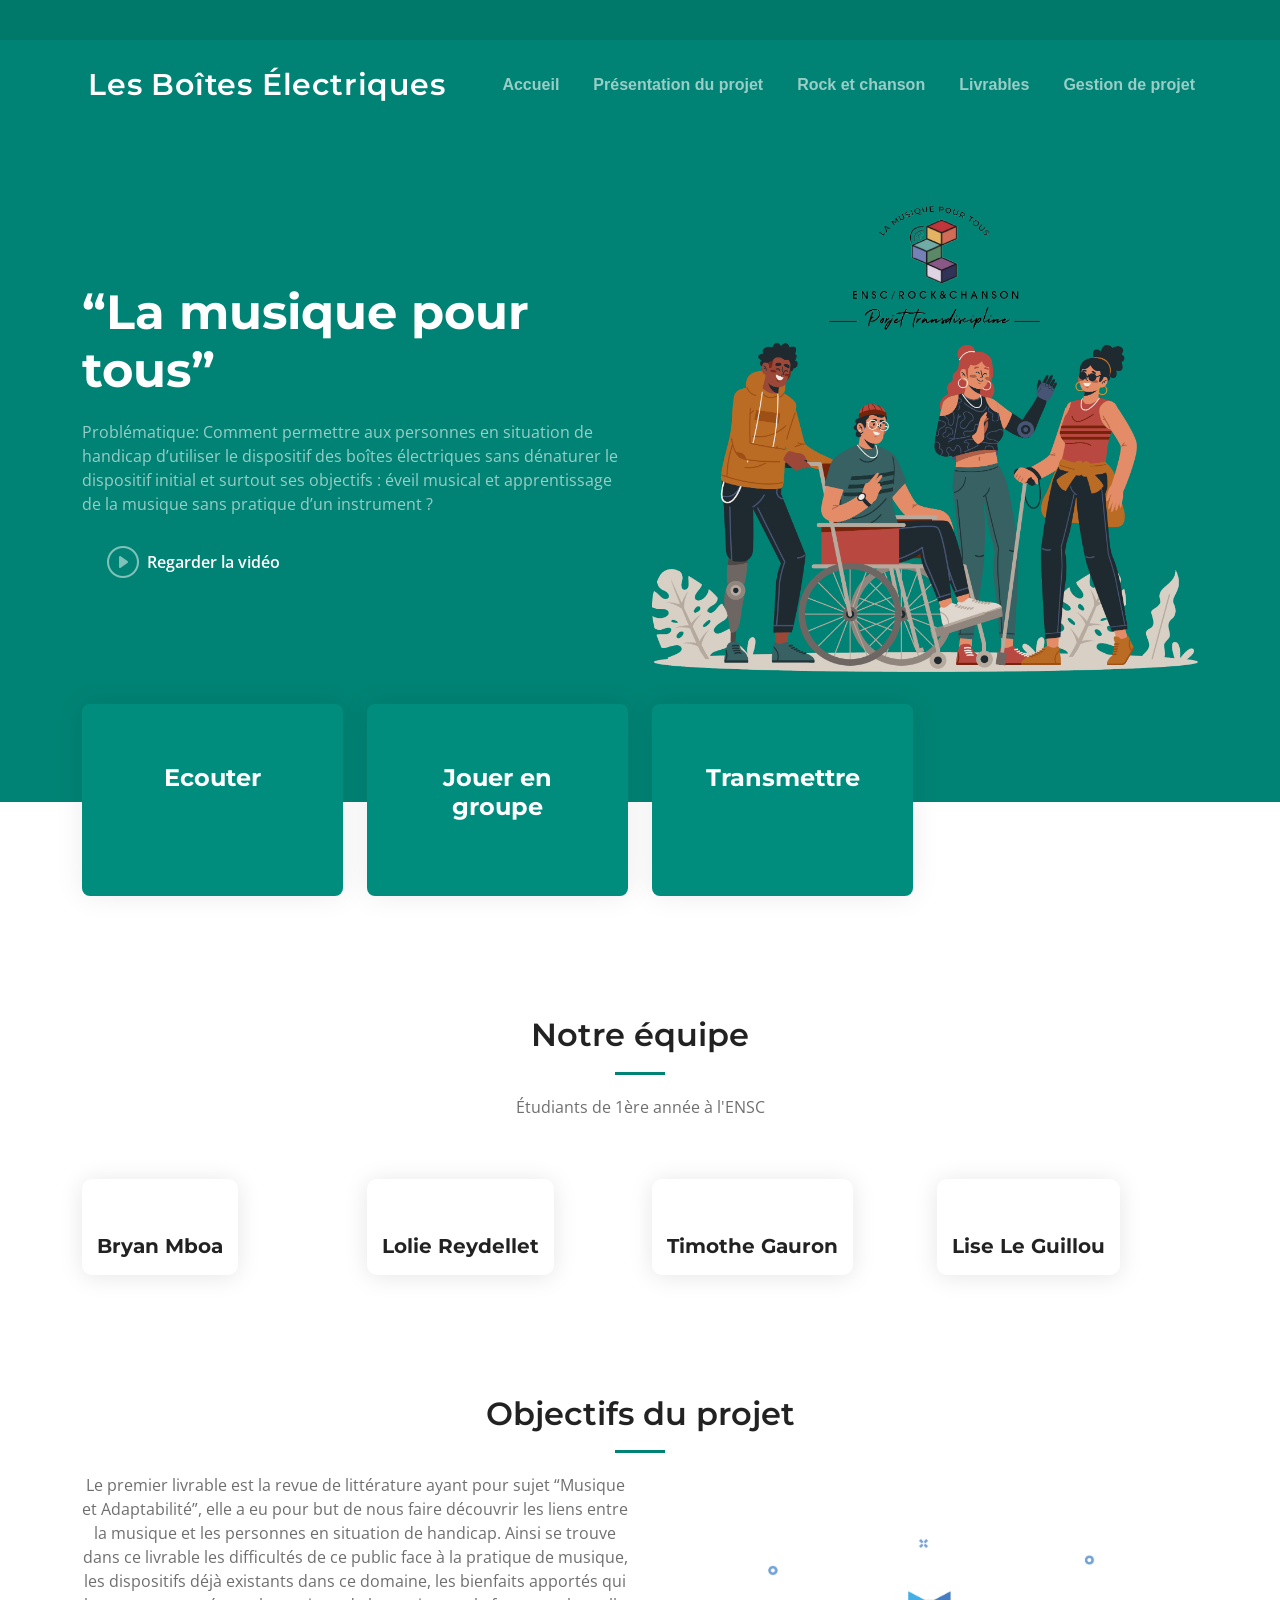
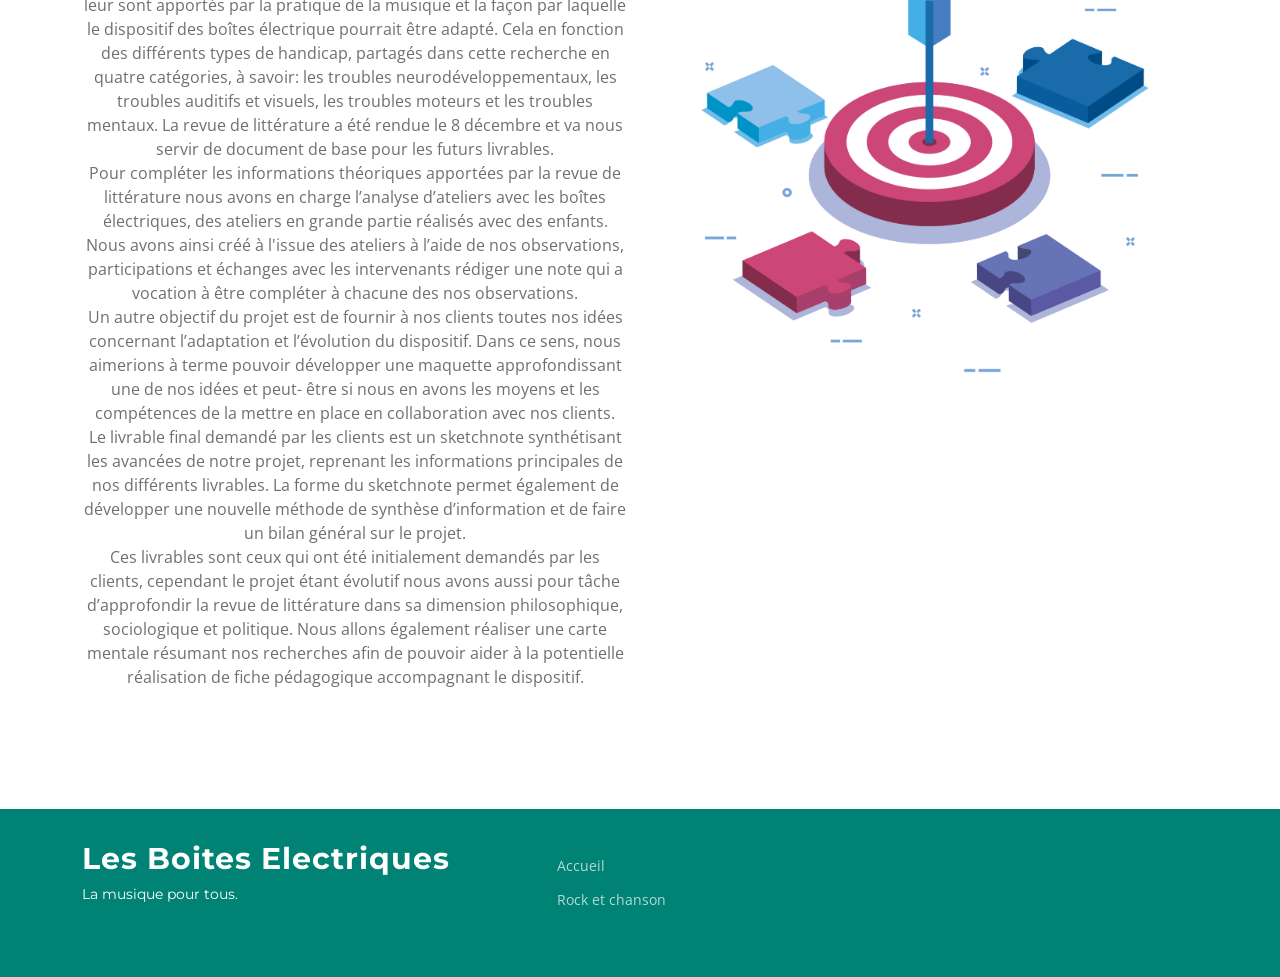
==== index.html @ 41d7d0a1 "premierCommit" ====
<!DOCTYPE html>
<html lang="en">

<head>
  <meta charset="utf-8">
  <meta content="width=device-width, initial-scale=1.0" name="viewport">

  <title>Les Boîtes Electriques</title>
  <meta content="" name="description">
  <meta content="" name="keywords">

  <!-- Favicons -->
  <link href="assets/img/favicon.png" rel="icon">
  <link href="assets/img/apple-touch-icon.png" rel="apple-touch-icon">

  <!-- Google Fonts -->
  <link rel="preconnect" href="https://fonts.googleapis.com">
  <link rel="preconnect" href="https://fonts.gstatic.com" crossorigin>
  <link
    href="https://fonts.googleapis.com/css2?family=Open+Sans:ital,wght@0,300;0,400;0,500;0,600;0,700;1,300;1,400;1,600;1,700&family=Montserrat:ital,wght@0,300;0,400;0,500;0,600;0,700;1,300;1,400;1,500;1,600;1,700&family=Raleway:ital,wght@0,300;0,400;0,500;0,600;0,700;1,300;1,400;1,500;1,600;1,700&display=swap"
    rel="stylesheet">

  <!-- Vendor CSS Files -->
  <link href="assets/vendor/bootstrap/css/bootstrap.min.css" rel="stylesheet">
  <link href="assets/vendor/bootstrap-icons/bootstrap-icons.css" rel="stylesheet">
  <link href="assets/vendor/aos/aos.css" rel="stylesheet">
  <link href="assets/vendor/glightbox/css/glightbox.min.css" rel="stylesheet">
  <link href="assets/vendor/swiper/swiper-bundle.min.css" rel="stylesheet">

  <!-- Template Main CSS File -->
  <link href="assets/css/main.css" rel="stylesheet">

</head>

<body>

  <!-- ======= Header ======= -->
  <section id="topbar" class="topbar d-flex align-items-center">
    <div class="container d-flex justify-content-center justify-content-md-between">
      <div class="contact-info d-flex align-items-center">
        <!-- <i class="bi bi-phone d-flex align-items-center ms-4"><span>contact</span></i> -->
      </div>
    </div>
  </section><!--Fin Top Bar -->

  <header id="header" class="header d-flex align-items-center">

    <div class="container-fluid container-xl d-flex align-items-center justify-content-between">
      <a href="index.html" class="logo d-flex align-items-center">
        <!-- Uncomment the line below if you also wish to use an image logo -->
        <img src="assets/img/logo.png" alt="">
        <h1>Les Boîtes Électriques</h1>
      </a>
      <nav id="navbar" class="navbar">
        <ul>
          <li><a href="index.html">Accueil</a></li>
          <li><a href="avanceeProjet.html">Présentation du projet</a></li>
          <li><a href="rocketchanson.html">Rock et chanson</a></li>
          <li><a href="livrable.html">Livrables</a></li>
          <li><a href="gestionProjet.html">Gestion de projet</a></li>
        </ul>
      </nav><!-- .navbar -->
    </div>
  </header><!--Fin Header -->
  <!--Fin Header -->
  <!-- ======= Hero Section ======= -->
  <section id="hero" class="hero">
    <div class="container position-relative">
      <div class="row gy-5" data-aos="fade-in">
        <div class="col-lg-6 order-2 order-lg-1 d-flex flex-column justify-content-center text-center text-lg-start">
          <h2><span> “La musique pour tous”
            </span></h2>
          <p>Problématique: Comment permettre aux personnes en situation de handicap d’utiliser le
            dispositif des boîtes électriques sans dénaturer le dispositif initial et surtout ses objectifs : éveil
            musical et apprentissage de la musique sans pratique d’un instrument ?
          </p>
          <div class="d-flex justify-content-center justify-content-lg-start">
            <a href="https://www.youtube.com/watch?v=yIyDv-z8DeA"
              class="glightbox btn-watch-video d-flex align-items-center"><i
                class="bi bi-play-circle"></i><span>Regarder la
                vidéo</span></a>
          </div>
        </div>
        <div class="col-lg-6 order-1 order-lg-2">
          <img src="assets/img/personnes_en_situation_de_handicap.png" class="img-fluid" alt="" data-aos="zoom-out"
            data-aos-delay="100">
        </div>
      </div>
    </div>
    <div class="icon-boxes position-relative">
      <div class="container position-relative">
        <div class="row gy-3 mt-3">
          <div class="col-xl-3 col-md-3 " data-aos="fade-up" data-aos-delay="200">
            <div class="icon-box">
              <h4 class="title"><a href="#" class="stretched-link">Ecouter</a></h4>
            </div>
          </div><!--End Icon Box -->
          <div class="col-xl-3 col-md-3 " data-aos="fade-up" data-aos-delay="300">
            <div class="icon-box">
              <h4 class="title"><a href="#" class="stretched-link">Jouer en groupe</a></h4>
            </div>
          </div><!--End Icon Box -->
          <div class="col-xl-3 col-md-3 " data-aos="fade-up" data-aos-delay="300">
            <div class="icon-box">
              <h4 class="title"><a href="#" class="stretched-link">Transmettre</a></h4>
            </div>
          </div><!--End Icon Box -->
        </div>
      </div>
    </div>
    </div>
  </section>
  <!--Fin Hero Section -->

  <main id="main">
    <!-- ======= Notre team ======= -->
    <section id="team" class="team">
      <div class="container" data-aos="fade-up">
        <div class="section-header">
          <h2>Notre équipe</h2>
          <p>Étudiants de 1ère année à l'ENSC</p>
        </div>
        <div class="row gy-4">
          <div class="col-xl-3 col-md-6 d-flex" data-aos="fade-up" data-aos-delay="100">
            <div class="member">
              <img src="assets/img/Mboa_Bryan.JPG" class="img-fluid" alt="">
              <h4>Bryan Mboa</h4>
            </div>
          </div><!--Fin membre équipe -->
          <div class="col-xl-3 col-md-6 d-flex" data-aos="fade-up" data-aos-delay="200">
            <div class="member">
              <img src="assets/img/Lolie.JPG" class="img-fluid" alt="">
              <h4>Lolie Reydellet </h4>
            </div>
          </div><!--Fin membre équipe -->
          <div class="col-xl-3 col-md-6 d-flex" data-aos="fade-up" data-aos-delay="300">
            <div class="member">
              <img src="" class="img-fluid" alt="">
              <h4>Timothe Gauron</h4>
            </div>
          </div><!--Fin membre équipe -->
          <div class="col-xl-3 col-md-6 d-flex" data-aos="fade-up" data-aos-delay="400">
            <div class="member">
              <img src="assets/img/Lise.JPG" class="img-fluid" alt="">
              <h4>Lise Le Guillou</h4>
            </div>
          </div><!--Fin membre équipe -->
        </div>
      </div>
    </section><!--Fin Team -->
    <!-- =======Objectif projet ======= -->
    <section id="testimonials" class="testimonials">
      <div class="container" data-aos="fade-up">
        <div class="section-header">
          <div class="row">
            <h2>Objectifs du projet</h2>
            <div class="col-md-6">
              <p>Le premier livrable est la revue de littérature ayant pour sujet “Musique et Adaptabilité”, elle a eu
                pour
                but de nous faire découvrir les liens entre la musique et les personnes en situation de handicap. Ainsi
                se
                trouve dans ce livrable les difficultés de ce public face à la pratique de musique, les dispositifs déjà
                existants dans ce domaine, les bienfaits apportés qui leur sont apportés par la pratique de la musique
                et la
                façon par laquelle le dispositif des boîtes électrique pourrait être adapté. Cela en fonction des
                différents
                types de handicap, partagés dans cette recherche en quatre catégories, à savoir: les troubles
                neurodéveloppementaux, les troubles auditifs et visuels, les troubles moteurs et les troubles mentaux.
                La
                revue de littérature a été rendue le 8 décembre et va nous servir de document de base pour les futurs
                livrables.

                <br>Pour compléter les informations théoriques apportées par la revue de littérature nous avons en
                charge
                l’analyse d’ateliers avec les boîtes électriques, des ateliers en grande partie réalisés avec des
                enfants.
                Nous avons ainsi créé à l'issue des ateliers à l’aide de nos observations, participations et échanges
                avec
                les intervenants rédiger une note qui a vocation à être compléter à chacune des nos observations.

                <br>Un autre objectif du projet est de fournir à nos clients toutes nos idées concernant l’adaptation et
                l’évolution du dispositif. Dans ce sens, nous aimerions à terme pouvoir développer une maquette
                approfondissant une de nos idées et peut- être si nous en avons les moyens et les compétences de la
                mettre
                en place en collaboration avec nos clients.

                <br>Le livrable final demandé par les clients est un sketchnote synthétisant les avancées de notre
                projet,
                reprenant les informations principales de nos différents livrables. La forme du sketchnote permet
                également
                de développer une nouvelle méthode de synthèse d’information et de faire un bilan général sur le projet.

                <br>Ces livrables sont ceux qui ont été initialement demandés par les clients, cependant le projet étant
                évolutif nous avons aussi pour tâche d’approfondir la revue de littérature dans sa dimension
                philosophique,
                sociologique et politique. Nous allons également réaliser une carte mentale résumant nos recherches afin
                de
                pouvoir aider à la potentielle réalisation de fiche pédagogique accompagnant le dispositif.
              </p>
            </div>
            <div class="col-md-6">

              <div class="position-relative mt-4">
                <img style="max-width: 520px;" src="assets/img/57691.jpg">
              </div>

            </div>
          </div>
        </div>
      </div>
    </section><!--Fin  Section objectif projet-->
    <!-- ======= Footer ======= -->
    <footer id="footer" class="footer">

      <div class="container">
        <div class="row gy-4">
          <div class="col-lg-5 col-md-12 footer-info">
            <a href="index.html" class="logo d-flex align-items-center">
              <span>Les Boites Electriques</span>
            </a>
            <p>La musique pour tous.</p>
          </div>
          <div class="col-lg-2 col-6 footer-links">
            <ul>
              <li><a href="index.html">Accueil</a></li>
              <li><a href="rocketchanson.html">Rock et chanson</a></li>
            </ul>
          </div>
        </div>
      </div>

    </footer><!--Fin Footer -->

    <!--Fin Footer -->
    <a href="#" class="scroll-top d-flex align-items-center justify-content-center"><i
        class="bi bi-arrow-up-short"></i></a>
    <div id="preloader"></div>

    <!-- Fichier JS  -->
    <script src="assets/vendor/bootstrap/js/bootstrap.bundle.min.js"></script>
    <script src="assets/vendor/aos/aos.js"></script>
    <script src="assets/vendor/glightbox/js/glightbox.min.js"></script>
    <script src="assets/vendor/purecounter/purecounter_vanilla.js"></script>
    <script src="assets/vendor/swiper/swiper-bundle.min.js"></script>
    <script src="assets/vendor/isotope-layout/isotope.pkgd.min.js"></script>
    <script src="assets/vendor/php-email-form/validate.js"></script>

    <!--  Principal fichier JS -->
    <script src="assets/js/main.js"></script>

</body>

</html>
---- assets/css/main.css ----
/* Fonts */
:root {
  --font-default: "Open Sans", system-ui, -apple-system, "Segoe UI", Roboto, "Helvetica Neue", Arial, "Noto Sans", "Liberation Sans", sans-serif, "Apple Color Emoji", "Segoe UI Emoji", "Segoe UI Symbol", "Noto Color Emoji";
  --font-primary: "Montserrat", sans-serif;
  --font-secondary: "Poppins", sans-serif;
}

/* Colors */
:root {
  --color-default: #222222;
  --color-primary: #008374;
  --color-secondary: #ffdebc;
}

/* Smooth scroll behavior */
:root {
  scroll-behavior: smooth;
}

/*--------------------------------------------------------------
# General
--------------------------------------------------------------*/
body {
  font-family: var(--font-default);
  color: var(--color-default);
}

a {
  color: var(--color-primary);
  text-decoration: none;
}

a:hover {
  color: #00b6a1;
  text-decoration: none;
}

h1,
h2,
h3,
h4,
h5,
h6 {
  font-family: var(--font-primary);
}

/*--------------------------------------------------------------
# Sections & Section Header
--------------------------------------------------------------*/
section {
  padding: 60px 0;
  overflow: hidden;
}

.sections-bg {
  background-color: #f6f6f6;
}

.section-header {
  text-align: center;
  padding-bottom: 60px;
}

.section-header h2 {
  font-size: 32px;
  font-weight: 600;
  margin-bottom: 20px;
  padding-bottom: 20px;
  position: relative;
}

.section-header h2:after {
  content: "";
  position: absolute;
  display: block;
  width: 50px;
  height: 3px;
  background: var(--color-primary);
  left: 0;
  right: 0;
  bottom: 0;
  margin: auto;
}

.section-header p {
  margin-bottom: 0;
  color: #6f6f6f;
}

/*--------------------------------------------------------------
# Breadcrumbs
--------------------------------------------------------------*/
.breadcrumbs .page-header {
  padding: 60px 0 60px 0;
  min-height: 20vh;
  position: relative;
  background-color: var(--color-primary);
}

.breadcrumbs .page-header h2 {
  font-size: 56px;
  font-weight: 500;
  color: #fff;
  font-family: var(--font-secondary);
}

.breadcrumbs .page-header p {
  color: rgba(255, 255, 255, 0.8);
}

.breadcrumbs nav {
  background-color: #f6f6f6;
  padding: 20px 0;
}

.breadcrumbs nav ol {
  display: flex;
  flex-wrap: wrap;
  list-style: none;
  margin: 0;
  padding: 0;
  font-size: 16px;
  font-weight: 600;
  color: var(--color-default);
}

.breadcrumbs nav ol a {
  color: var(--color-primary);
  transition: 0.3s;
}

.breadcrumbs nav ol a:hover {
  text-decoration: underline;
}

.breadcrumbs nav ol li+li {
  padding-left: 10px;
}

.breadcrumbs nav ol li+li::before {
  display: inline-block;
  padding-right: 10px;
  color: var(--color-secondary);
  content: "/";
}

/*--------------------------------------------------------------
# Scroll top button
--------------------------------------------------------------*/
.scroll-top {
  position: fixed;
  visibility: hidden;
  opacity: 0;
  right: 15px;
  bottom: -15px;
  z-index: 99999;
  background: var(--color-secondary);
  width: 44px;
  height: 44px;
  border-radius: 50px;
  transition: all 0.4s;
}

.scroll-top i {
  font-size: 24px;
  color: #fff;
  line-height: 0;
}

.scroll-top:hover {
  background: rgba(248, 90, 64, 0.8);
  color: #fff;
}

.scroll-top.active {
  visibility: visible;
  opacity: 1;
  bottom: 15px;
}

/*--------------------------------------------------------------
# Preloader
--------------------------------------------------------------*/
#preloader {
  position: fixed;
  inset: 0;
  z-index: 999999;
  overflow: hidden;
  background: #fff;
  transition: all 0.6s ease-out;
}

#preloader:before {
  content: "";
  position: fixed;
  top: calc(50% - 30px);
  left: calc(50% - 30px);
  border: 6px solid #fff;
  border-color: var(--color-primary) transparent var(--color-primary) transparent;
  border-radius: 50%;
  width: 60px;
  height: 60px;
  animation: animate-preloader 1.5s linear infinite;
}

@keyframes animate-preloader {
  0% {
    transform: rotate(0deg);
  }

  100% {
    transform: rotate(360deg);
  }
}

/*--------------------------------------------------------------
# Disable aos animation delay on mobile devices
--------------------------------------------------------------*/
@media screen and (max-width: 768px) {
  [data-aos-delay] {
    transition-delay: 0 !important;
  }
}

/*--------------------------------------------------------------
# Header
--------------------------------------------------------------*/
.topbar {
  background: #00796b;
  height: 40px;
  font-size: 14px;
  transition: all 0.5s;
  color: #fff;
  padding: 0;
}

.topbar .contact-info i {
  font-style: normal;
  color: #fff;
  line-height: 0;
}

.topbar .contact-info i a,
.topbar .contact-info i span {
  padding-left: 5px;
  color: #fff;
}

@media (max-width: 575px) {

  .topbar .contact-info i a,
  .topbar .contact-info i span {
    font-size: 13px;
  }
}

.topbar .contact-info i a {
  line-height: 0;
  transition: 0.3s;
}

.topbar .contact-info i a:hover {
  color: #fff;
  text-decoration: underline;
}

.topbar .social-links a {
  color: rgba(255, 255, 255, 0.7);
  line-height: 0;
  transition: 0.3s;
  margin-left: 20px;
}

.topbar .social-links a:hover {
  color: #fff;
}

.header {
  transition: all 0.5s;
  z-index: 997;
  height: 90px;
  background-color: var(--color-primary);
}

.header.sticked {
  position: fixed;
  top: 0;
  right: 0;
  left: 0;
  height: 70px;
  box-shadow: 0px 2px 20px rgba(0, 0, 0, 0.1);
}

.header .logo img {
  max-height: 40px;
  margin-right: 6px;
}

.header .logo h1 {
  font-size: 30px;
  margin: 0;
  font-weight: 600;
  letter-spacing: 0.8px;
  color: #fff;
  font-family: var(--font-primary);
}

.header .logo h1 span {
  color: #f96f59;
}

.sticked-header-offset {
  margin-top: 70px;
}

section {
  scroll-margin-top: 70px;
}

/*--------------------------------------------------------------
# Desktop Navigation
--------------------------------------------------------------*/
@media (min-width: 1280px) {
  .navbar {
    padding: 0;
  }

  .navbar ul {
    margin: 0;
    padding: 0;
    display: flex;
    list-style: none;
    align-items: center;
  }

  .navbar li {
    position: relative;
  }

  .navbar>ul>li {
    white-space: nowrap;
    padding: 10px 0 10px 28px;
  }

  .navbar a,
  .navbar a:focus {
    display: flex;
    align-items: center;
    justify-content: space-between;
    padding: 0 3px;
    font-family: var(--font-secondary);
    font-size: 16px;
    font-weight: 600;
    color: rgba(255, 255, 255, 0.6);
    white-space: nowrap;
    transition: 0.3s;
    position: relative;
  }

  .navbar a i,
  .navbar a:focus i {
    font-size: 12px;
    line-height: 0;
    margin-left: 5px;
  }

  .navbar>ul>li>a:before {
    content: "";
    position: absolute;
    width: 100%;
    height: 2px;
    bottom: -6px;
    left: 0;
    background-color: var(--color-secondary);
    visibility: hidden;
    width: 0px;
    transition: all 0.3s ease-in-out 0s;
  }

  .navbar a:hover:before,
  .navbar li:hover>a:before,
  .navbar .active:before {
    visibility: visible;
    width: 100%;
  }

  .navbar a:hover,
  .navbar .active,
  .navbar .active:focus,
  .navbar li:hover>a {
    color: #fff;
  }

  .navbar .dropdown ul {
    display: block;
    position: absolute;
    left: 28px;
    top: calc(100% + 30px);
    margin: 0;
    padding: 10px 0;
    z-index: 99;
    opacity: 0;
    visibility: hidden;
    background: #fff;
    box-shadow: 0px 0px 30px rgba(127, 137, 161, 0.25);
    transition: 0.3s;
    border-radius: 4px;
  }

  .navbar .dropdown ul li {
    min-width: 200px;
  }

  .navbar .dropdown ul a {
    padding: 10px 20px;
    font-size: 15px;
    text-transform: none;
    font-weight: 600;
    color: #006a5d;
  }

  .navbar .dropdown ul a i {
    font-size: 12px;
  }

  .navbar .dropdown ul a:hover,
  .navbar .dropdown ul .active:hover,
  .navbar .dropdown ul li:hover>a {
    color: var(--color-secondary);
  }

  .navbar .dropdown:hover>ul {
    opacity: 1;
    top: 100%;
    visibility: visible;
  }

  .navbar .dropdown .dropdown ul {
    top: 0;
    left: calc(100% - 30px);
    visibility: hidden;
  }

  .navbar .dropdown .dropdown:hover>ul {
    opacity: 1;
    top: 0;
    left: 100%;
    visibility: visible;
  }
}

@media (min-width: 1280px) and (max-width: 1366px) {
  .navbar .dropdown .dropdown ul {
    left: -90%;
  }

  .navbar .dropdown .dropdown:hover>ul {
    left: -100%;
  }
}

@media (min-width: 1280px) {

  .mobile-nav-show,
  .mobile-nav-hide {
    display: none;
  }
}

/*--------------------------------------------------------------
# Mobile Navigation
--------------------------------------------------------------*/
@media (max-width: 1279px) {
  .navbar {
    position: fixed;
    top: 0;
    right: -100%;
    width: 100%;
    max-width: 400px;
    bottom: 0;
    transition: 0.3s;
    z-index: 9997;
  }

  .navbar ul {
    position: absolute;
    inset: 0;
    padding: 50px 0 10px 0;
    margin: 0;
    background: rgba(0, 131, 116, 0.9);
    overflow-y: auto;
    transition: 0.3s;
    z-index: 9998;
  }

  .navbar a,
  .navbar a:focus {
    display: flex;
    align-items: center;
    justify-content: space-between;
    padding: 10px 20px;
    font-family: var(--font-primary);
    font-size: 15px;
    font-weight: 600;
    color: rgba(255, 255, 255, 0.7);
    white-space: nowrap;
    transition: 0.3s;
  }

  .navbar a i,
  .navbar a:focus i {
    font-size: 12px;
    line-height: 0;
    margin-left: 5px;
  }

  .navbar a:hover,
  .navbar .active,
  .navbar .active:focus,
  .navbar li:hover>a {
    color: #fff;
  }

  .navbar .getstarted,
  .navbar .getstarted:focus {
    background: var(--color-primary);
    padding: 8px 20px;
    border-radius: 4px;
    margin: 15px;
    color: #fff;
  }

  .navbar .getstarted:hover,
  .navbar .getstarted:focus:hover {
    color: #fff;
    background: rgba(0, 131, 116, 0.8);
  }

  .navbar .dropdown ul,
  .navbar .dropdown .dropdown ul {
    position: static;
    display: none;
    padding: 10px 0;
    margin: 10px 20px;
    transition: all 0.5s ease-in-out;
    background-color: #007466;
    border: 1px solid #006459;
  }

  .navbar .dropdown>.dropdown-active,
  .navbar .dropdown .dropdown>.dropdown-active {
    display: block;
  }

  .mobile-nav-show {
    color: rgba(255, 255, 255, 0.6);
    font-size: 28px;
    cursor: pointer;
    line-height: 0;
    transition: 0.5s;
    z-index: 9999;
    margin-right: 10px;
  }

  .mobile-nav-hide {
    color: #fff;
    font-size: 32px;
    cursor: pointer;
    line-height: 0;
    transition: 0.5s;
    position: fixed;
    right: 20px;
    top: 20px;
    z-index: 9999;
  }

  .mobile-nav-active {
    overflow: hidden;
  }

  .mobile-nav-active .navbar {
    right: 0;
  }

  .mobile-nav-active .navbar:before {
    content: "";
    position: fixed;
    inset: 0;
    background: rgba(0, 106, 93, 0.8);
    z-index: 9996;
  }
}

/*--------------------------------------------------------------
# About Us Section
--------------------------------------------------------------*/
.about h3 {
  font-weight: 700;
  font-size: 28px;
  margin-bottom: 20px;
  font-family: var(--font-secondary);
}

.about .call-us {
  left: 10%;
  right: 10%;
  bottom: 0;
  background-color: #fff;
  box-shadow: 0px 2px 25px rgba(0, 0, 0, 0.08);
  padding: 20px;
  text-align: center;
}

.about .call-us h4 {
  font-size: 24px;
  font-weight: 700;
  margin-bottom: 5px;
}

.about .call-us p {
  font-size: 28px;
  font-weight: 700;
  color: var(--color-primary);
}

.about .content ul {
  list-style: none;
  padding: 0;
}

.about .content ul li {
  padding: 0 0 10px 30px;
  position: relative;
}

.about .content ul i {
  position: absolute;
  font-size: 20px;
  left: 0;
  top: -3px;
  color: var(--color-primary);
}

.about .content p:last-child {
  margin-bottom: 0;
}

.about .play-btn {
  width: 94px;
  height: 94px;
  background: radial-gradient(var(--color-primary) 50%, rgba(0, 131, 116, 0.4) 52%);
  border-radius: 50%;
  display: block;
  position: absolute;
  left: calc(50% - 47px);
  top: calc(50% - 47px);
  overflow: hidden;
}

.about .play-btn:before {
  content: "";
  position: absolute;
  width: 120px;
  height: 120px;
  animation-delay: 0s;
  animation: pulsate-btn 2s;
  animation-direction: forwards;
  animation-iteration-count: infinite;
  animation-timing-function: steps;
  opacity: 1;
  border-radius: 50%;
  border: 5px solid rgba(0, 131, 116, 0.7);
  top: -15%;
  left: -15%;
  background: rgba(198, 16, 0, 0);
}

.about .play-btn:after {
  content: "";
  position: absolute;
  left: 50%;
  top: 50%;
  transform: translateX(-40%) translateY(-50%);
  width: 0;
  height: 0;
  border-top: 10px solid transparent;
  border-bottom: 10px solid transparent;
  border-left: 15px solid #fff;
  z-index: 100;
  transition: all 400ms cubic-bezier(0.55, 0.055, 0.675, 0.19);
}

.about .play-btn:hover:before {
  content: "";
  position: absolute;
  left: 50%;
  top: 50%;
  transform: translateX(-40%) translateY(-50%);
  width: 0;
  height: 0;
  border: none;
  border-top: 10px solid transparent;
  border-bottom: 10px solid transparent;
  border-left: 15px solid #fff;
  z-index: 200;
  animation: none;
  border-radius: 0;
}

.about .play-btn:hover:after {
  border-left: 15px solid var(--color-primary);
  transform: scale(20);
}

@keyframes pulsate-btn {
  0% {
    transform: scale(0.6, 0.6);
    opacity: 1;
  }

  100% {
    transform: scale(1, 1);
    opacity: 0;
  }
}

/*--------------------------------------------------------------
# Clients Section
--------------------------------------------------------------*/
.clients {
  padding: 40px 0;
}

.clients .swiper {
  padding: 10px 0;
}

.clients .swiper-slide img {
  transition: 0.3s;
}

.clients .swiper-slide img:hover {
  transform: scale(1.1);
}

.clients .swiper-pagination {
  margin-top: 20px;
  position: relative;
}

.clients .swiper-pagination .swiper-pagination-bullet {
  width: 12px;
  height: 12px;
  background-color: #fff;
  opacity: 1;
  background-color: #ddd;
}

.clients .swiper-pagination .swiper-pagination-bullet-active {
  background-color: var(--color-primary);
}

/*--------------------------------------------------------------
# Stats Counter Section
--------------------------------------------------------------*/
.stats-counter {
  padding: 40px 0;
}

.stats-counter .stats-item {
  padding: 20px 0;
  border-bottom: 1px solid #e4e4e4;
}

.stats-counter .stats-item .purecounter {
  min-width: 90px;
  padding-right: 15px;
}

.stats-counter .stats-item i {
  font-size: 44px;
  line-height: 0;
  margin-right: 15px;
}

.stats-counter .stats-item span {
  font-size: 40px;
  display: block;
  font-weight: 700;
  color: var(--color-primary);
  line-height: 40px;
}

.stats-counter .stats-item p {
  margin: 0;
  font-family: var(--font-primary);
  font-size: 14px;
}

/*--------------------------------------------------------------
# Our Services Section
--------------------------------------------------------------*/
.services {
  padding: 60px 0;
}

.services .service-item {
  padding: 40px;
  background: #fff;
  height: 100%;
  border-radius: 10px;
}

.services .service-item .icon {
  width: 48px;
  height: 48px;
  position: relative;
  margin-bottom: 50px;
}

.services .service-item .icon i {
  color: var(--color-default);
  font-size: 56px;
  transition: ease-in-out 0.3s;
  z-index: 2;
  position: relative;
}

.services .service-item .icon:before {
  position: absolute;
  content: "";
  height: 100%;
  width: 100%;
  background: #eeeeee;
  border-radius: 50px;
  z-index: 1;
  top: 10px;
  right: -20px;
  transition: 0.3s;
}

.services .service-item h3 {
  color: var(--color-default);
  font-weight: 700;
  margin: 0 0 20px 0;
  padding-bottom: 8px;
  font-size: 22px;
  position: relative;
  display: inline-block;
  border-bottom: 4px solid #eeeeee;
  transition: 0.3s;
}

.services .service-item p {
  line-height: 24px;
  font-size: 14px;
  margin-bottom: 0;
}

.services .service-item .readmore {
  margin-top: 15px;
  display: inline-block;
  color: var(--color-primary);
}

.services .service-item:hover .icon:before {
  background: #00b6a1;
}

.services .service-item:hover h3 {
  border-color: var(--color-primary);
}

/*--------------------------------------------------------------
# Testimonials Section
--------------------------------------------------------------*/
.testimonials .testimonial-wrap {
  padding-left: 10px;
}

.testimonials .testimonial-item {
  box-sizing: content-box;
  padding: 30px;
  margin: 30px 10px;
  box-shadow: 0px 0 15px rgba(0, 0, 0, 0.1);
  position: relative;
  background: #fff;
  border-radius: 10px;
}

.testimonials .testimonial-item .testimonial-img {
  width: 90px;
  border-radius: 50px;
  margin-right: 15px;
}

.testimonials .testimonial-item h3 {
  font-size: 18px;
  font-weight: bold;
  margin: 10px 0 5px 0;
  color: #000;
}

.testimonials .testimonial-item h4 {
  font-size: 14px;
  color: #999;
  margin: 0;
}

.testimonials .testimonial-item .stars {
  margin: 10px 0;
}

.testimonials .testimonial-item .stars i {
  color: #ffc107;
  margin: 0 1px;
}

.testimonials .testimonial-item .quote-icon-left,
.testimonials .testimonial-item .quote-icon-right {
  color: #009d8b;
  font-size: 26px;
  line-height: 0;
}

.testimonials .testimonial-item .quote-icon-left {
  display: inline-block;
  left: -5px;
  position: relative;
}

.testimonials .testimonial-item .quote-icon-right {
  display: inline-block;
  right: -5px;
  position: relative;
  top: 10px;
  transform: scale(-1, -1);
}

.testimonials .testimonial-item p {
  font-style: italic;
  margin: 15px auto 15px auto;
}

.testimonials .swiper-pagination {
  margin-top: 20px;
  position: relative;
}

.testimonials .swiper-pagination .swiper-pagination-bullet {
  width: 12px;
  height: 12px;
  background-color: rgba(0, 0, 0, 0.2);
  opacity: 1;
}

.testimonials .swiper-pagination .swiper-pagination-bullet-active {
  background-color: var(--color-primary);
}

@media (max-width: 767px) {
  .testimonials .testimonial-wrap {
    padding-left: 0;
  }

  .testimonials .testimonial-item {
    padding: 30px;
    margin: 15px;
  }

  .testimonials .testimonial-item .testimonial-img {
    position: static;
    left: auto;
  }
}

/*--------------------------------------------------------------
# Our Team Section
--------------------------------------------------------------*/
.team .member {
  text-align: center;
  background: #fff;
  border-radius: 10px;
  padding: 15px;
  overflow: hidden;
  box-shadow: 0px 2px 25px rgba(0, 0, 0, 0.1);
}

.team .member img {
  border-radius: 10px;
  overflow: hidden;
}

.team .member .member-content {
  padding: 0 20px 30px 20px;
}

.team .member h4 {
  font-weight: 700;
  margin-top: 16px;
  margin-bottom: 2px;
  font-size: 20px;
}

.team .member span {
  font-style: italic;
  display: block;
  font-size: 14px;
  color: #6c757d;
}

.team .member p {
  padding-top: 10px;
  font-size: 14px;
  font-style: italic;
  color: #6c757d;
}

.team .member .social {
  margin-top: 15px;
  margin-bottom: 10px;
  display: flex;
  align-items: center;
  justify-content: space-around;
}

.team .member .social a {
  color: #a2a2a2;
  transition: 0.3s;
  border-radius: 50%;
  width: 40px;
  height: 40px;
  display: flex;
  align-items: center;
  justify-content: center;
  border: 1px solid #bbbbbb;
}

.team .member .social a:hover {
  color: var(--color-primary);
  border-color: var(--color-primary);
}

.team .member .social i {
  font-size: 18px;
  margin: 0 2px;
}

/*--------------------------------------------------------------
# Recent Blog Posts Section
--------------------------------------------------------------*/
.recent-posts article {
  box-shadow: 0 4px 16px rgba(0, 0, 0, 0.1);
  background-color: #fff;
  padding: 30px;
  height: 100%;
  border-radius: 10px;
  overflow: hidden;
}

.recent-posts .post-img {
  max-height: 240px;
  margin: -30px -30px 15px -30px;
  overflow: hidden;
}

.recent-posts .post-category {
  font-size: 16px;
  color: #6f6f6f;
  margin-bottom: 10px;
}

.recent-posts .title {
  font-size: 22px;
  font-weight: 700;
  padding: 0;
  margin: 0 0 20px 0;
}

.recent-posts .title a {
  color: var(--color-default);
  transition: 0.3s;
}

.recent-posts .title a:hover {
  color: var(--color-primary);
}

.recent-posts .post-author-img {
  width: 50px;
  border-radius: 50%;
  margin-right: 15px;
}

.recent-posts .post-author {
  font-weight: 600;
  margin-bottom: 5px;
}

.recent-posts .post-date {
  font-size: 14px;
  color: #3c3c3c;
  margin-bottom: 0;
}

/*--------------------------------------------------------------
# Hero Section
--------------------------------------------------------------*/
.hero {
  width: 100%;
  position: relative;
  background: var(--color-primary);
  padding: 60px 0 0 0;
}

@media (min-width: 1365px) {
  .hero {
    background-attachment: fixed;
  }
}

.hero h2 {
  font-size: 48px;
  font-weight: 700;
  margin-bottom: 20px;
  color: #fff;
}

.hero p {
  color: rgba(255, 255, 255, 0.6);
  font-weight: 400;
  margin-bottom: 30px;
}

.hero .btn-get-started {
  font-family: var(--font-primary);
  font-weight: 500;
  font-size: 15px;
  letter-spacing: 1px;
  display: inline-block;
  padding: 14px 40px;
  border-radius: 50px;
  transition: 0.3s;
  color: #fff;
  background: rgba(255, 255, 255, 0.1);
  box-shadow: 0 0 15px rgba(0, 0, 0, 0.08);
  border: 2px solid rgba(255, 255, 255, 0.1);
}

.hero .btn-get-started:hover {
  border-color: rgba(255, 255, 255, 0.5);
}

.hero .btn-watch-video {
  font-size: 16px;
  transition: 0.5s;
  margin-left: 25px;
  color: #fff;
  font-weight: 600;
}

.hero .btn-watch-video i {
  color: rgba(255, 255, 255, 0.5);
  font-size: 32px;
  transition: 0.3s;
  line-height: 0;
  margin-right: 8px;
}

.hero .btn-watch-video:hover i {
  color: #fff;
}

@media (max-width: 640px) {
  .hero h2 {
    font-size: 36px;
  }

  .hero .btn-get-started,
  .hero .btn-watch-video {
    font-size: 14px;
  }
}

.hero .icon-boxes {
  padding-bottom: 60px;
}

@media (min-width: 1200px) {
  .hero .icon-boxes:before {
    content: "";
    position: absolute;
    bottom: 0;
    left: 0;
    right: 0;
    height: calc(50% + 20px);
    background-color: #fff;
  }
}

.hero .icon-box {
  padding: 60px 30px;
  position: relative;
  overflow: hidden;
  background: #008d7d;
  box-shadow: 0 0 29px 0 rgba(0, 0, 0, 0.08);
  transition: all 0.3s ease-in-out;
  border-radius: 8px;
  z-index: 1;
  height: 100%;
  width: 100%;
  text-align: center;
}

.hero .icon-box .title {
  font-weight: 700;
  margin-bottom: 15px;
  font-size: 24px;
}

.hero .icon-box .title a {
  color: #fff;
  transition: 0.3s;
}

.hero .icon-box .icon {
  margin-bottom: 20px;
  padding-top: 10px;
  display: inline-block;
  transition: all 0.3s ease-in-out;
  font-size: 48px;
  line-height: 1;
  color: rgba(255, 255, 255, 0.6);
}

.hero .icon-box:hover {
  background: #009786;
}

.hero .icon-box:hover .title a,
.hero .icon-box:hover .icon {
  color: #fff;
}

/*--------------------------------------------------------------
# Blog
--------------------------------------------------------------*/
.blog .blog-pagination {
  margin-top: 30px;
  color: #555555;
}

.blog .blog-pagination ul {
  display: flex;
  padding: 0;
  margin: 0;
  list-style: none;
}

.blog .blog-pagination li {
  margin: 0 5px;
  transition: 0.3s;
  border-radius: 10px;
}

.blog .blog-pagination li a {
  color: var(--color-default);
  padding: 7px 16px;
  display: flex;
  align-items: center;
  justify-content: center;
}

.blog .blog-pagination li.active,
.blog .blog-pagination li:hover {
  background: var(--color-primary);
  color: #fff;
}

.blog .blog-pagination li.active a,
.blog .blog-pagination li:hover a {
  color: var(--color-white);
}

/*--------------------------------------------------------------
# Blog Posts List
--------------------------------------------------------------*/
.blog .posts-list article {
  box-shadow: 0 4px 16px rgba(0, 0, 0, 0.1);
  padding: 30px;
  height: 100%;
  border-radius: 10px;
  overflow: hidden;
}

.blog .posts-list .post-img {
  max-height: 240px;
  margin: -30px -30px 15px -30px;
  overflow: hidden;
}

.blog .posts-list .post-category {
  font-size: 16px;
  color: #555555;
  margin-bottom: 10px;
}

.blog .posts-list .title {
  font-size: 22px;
  font-weight: 700;
  padding: 0;
  margin: 0 0 20px 0;
}

.blog .posts-list .title a {
  color: var(--color-default);
  transition: 0.3s;
}

.blog .posts-list .title a:hover {
  color: var(--color-primary);
}

.blog .posts-list .post-author-img {
  width: 50px;
  border-radius: 50%;
  margin-right: 15px;
}

.blog .posts-list .post-author-list {
  font-weight: 600;
  margin-bottom: 5px;
}

.blog .posts-list .post-date {
  font-size: 14px;
  color: #3c3c3c;
  margin-bottom: 0;
}

/*--------------------------------------------------------------
# Blog Details
--------------------------------------------------------------*/
.blog .blog-details {
  box-shadow: 0 4px 16px rgba(0, 0, 0, 0.1);
  padding: 30px;
  border-radius: 10px;
}

.blog .blog-details .post-img {
  margin: -30px -30px 20px -30px;
  overflow: hidden;
  border-radius: 10px 10px 0 0;
}

.blog .blog-details .title {
  font-size: 28px;
  font-weight: 700;
  padding: 0;
  margin: 20px 0 0 0;
  color: var(--color-default);
}

.blog .blog-details .content {
  margin-top: 20px;
}

.blog .blog-details .content h3 {
  font-size: 22px;
  margin-top: 30px;
  font-weight: bold;
}

.blog .blog-details .content blockquote {
  overflow: hidden;
  background-color: rgba(34, 34, 34, 0.06);
  padding: 60px;
  position: relative;
  text-align: center;
  margin: 20px 0;
}

.blog .blog-details .content blockquote p {
  color: var(--color-default);
  line-height: 1.6;
  margin-bottom: 0;
  font-style: italic;
  font-weight: 500;
  font-size: 22px;
}

.blog .blog-details .content blockquote:after {
  content: "";
  position: absolute;
  left: 0;
  top: 0;
  bottom: 0;
  width: 3px;
  background-color: var(--color-secondary);
  margin-top: 20px;
  margin-bottom: 20px;
}

.blog .blog-details .meta-top {
  margin-top: 20px;
  color: #6c757d;
}

.blog .blog-details .meta-top ul {
  display: flex;
  flex-wrap: wrap;
  list-style: none;
  align-items: center;
  padding: 0;
  margin: 0;
}

.blog .blog-details .meta-top ul li+li {
  padding-left: 20px;
}

.blog .blog-details .meta-top i {
  font-size: 16px;
  margin-right: 8px;
  line-height: 0;
  color: var(--color-primary);
}

.blog .blog-details .meta-top a {
  color: #6c757d;
  font-size: 14px;
  display: inline-block;
  line-height: 1;
}

.blog .blog-details .meta-bottom {
  padding-top: 10px;
  border-top: 1px solid rgba(34, 34, 34, 0.15);
}

.blog .blog-details .meta-bottom i {
  color: #555555;
  display: inline;
}

.blog .blog-details .meta-bottom a {
  color: rgba(34, 34, 34, 0.8);
  transition: 0.3s;
}

.blog .blog-details .meta-bottom a:hover {
  color: var(--color-primary);
}

.blog .blog-details .meta-bottom .cats {
  list-style: none;
  display: inline;
  padding: 0 20px 0 0;
  font-size: 14px;
}

.blog .blog-details .meta-bottom .cats li {
  display: inline-block;
}

.blog .blog-details .meta-bottom .tags {
  list-style: none;
  display: inline;
  padding: 0;
  font-size: 14px;
}

.blog .blog-details .meta-bottom .tags li {
  display: inline-block;
}

.blog .blog-details .meta-bottom .tags li+li::before {
  padding-right: 6px;
  color: var(--color-default);
  content: ",";
}

.blog .blog-details .meta-bottom .share {
  font-size: 16px;
}

.blog .blog-details .meta-bottom .share i {
  padding-left: 5px;
}

.blog .post-author {
  padding: 20px;
  margin-top: 30px;
  box-shadow: 0 4px 16px rgba(0, 0, 0, 0.1);
  border-radius: 10px;
}

.blog .post-author img {
  max-width: 120px;
  margin-right: 20px;
}

.blog .post-author h4 {
  font-weight: 600;
  font-size: 22px;
  margin-bottom: 0px;
  padding: 0;
  color: var(--color-default);
}

.blog .post-author .social-links {
  margin: 0 10px 10px 0;
}

.blog .post-author .social-links a {
  color: rgba(34, 34, 34, 0.5);
  margin-right: 5px;
}

.blog .post-author p {
  font-style: italic;
  color: rgba(108, 117, 125, 0.8);
  margin-bottom: 0;
}

/*--------------------------------------------------------------
# Blog Sidebar
--------------------------------------------------------------*/
.blog .sidebar {
  padding: 30px;
  box-shadow: 0 4px 16px rgba(0, 0, 0, 0.1);
  border-radius: 10px;
}

.blog .sidebar .sidebar-title {
  font-size: 20px;
  font-weight: 700;
  padding: 0;
  margin: 0;
  color: var(--color-default);
}

.blog .sidebar .sidebar-item+.sidebar-item {
  margin-top: 40px;
}

.blog .sidebar .search-form form {
  background: #fff;
  border: 1px solid rgba(34, 34, 34, 0.3);
  padding: 5px 10px;
  position: relative;
  border-radius: 50px;
}

.blog .sidebar .search-form form input[type=text] {
  border: 0;
  padding: 4px;
  border-radius: 50px;
  width: calc(100% - 60px);
}

.blog .sidebar .search-form form input[type=text]:focus {
  outline: none;
}

.blog .sidebar .search-form form button {
  position: absolute;
  top: 0;
  right: 0;
  bottom: 0;
  border: 0;
  background: none;
  font-size: 16px;
  padding: 0 25px;
  margin: -1px;
  background: var(--color-primary);
  color: #fff;
  transition: 0.3s;
  border-radius: 50px;
  line-height: 0;
}

.blog .sidebar .search-form form button i {
  line-height: 0;
}

.blog .sidebar .search-form form button:hover {
  background: rgba(0, 131, 116, 0.8);
}

.blog .sidebar .categories ul {
  list-style: none;
  padding: 0;
}

.blog .sidebar .categories ul li+li {
  padding-top: 10px;
}

.blog .sidebar .categories ul a {
  color: var(--color-default);
  transition: 0.3s;
}

.blog .sidebar .categories ul a:hover {
  color: var(--color-primary);
}

.blog .sidebar .categories ul a span {
  padding-left: 5px;
  color: rgba(34, 34, 34, 0.4);
  font-size: 14px;
}

.blog .sidebar .recent-posts .post-item+.post-item {
  margin-top: 15px;
}

.blog .sidebar .recent-posts img {
  width: 80px;
  float: left;
}

.blog .sidebar .recent-posts h4 {
  font-size: 15px;
  margin-left: 95px;
  font-weight: bold;
}

.blog .sidebar .recent-posts h4 a {
  color: var(--color-default);
  transition: 0.3s;
}

.blog .sidebar .recent-posts h4 a:hover {
  color: var(--color-primary);
}

.blog .sidebar .recent-posts time {
  display: block;
  margin-left: 95px;
  font-style: italic;
  font-size: 14px;
  color: rgba(34, 34, 34, 0.4);
}

.blog .sidebar .tags {
  margin-bottom: -10px;
}

.blog .sidebar .tags ul {
  list-style: none;
  padding: 0;
}

.blog .sidebar .tags ul li {
  display: inline-block;
}

.blog .sidebar .tags ul a {
  color: #555555;
  font-size: 14px;
  padding: 6px 20px;
  margin: 0 6px 8px 0;
  border: 1px solid #d5d5d5;
  display: inline-block;
  transition: 0.3s;
  border-radius: 50px;
}

.blog .sidebar .tags ul a:hover {
  color: #fff;
  border: 1px solid var(--color-primary);
  background: var(--color-primary);
}

.blog .sidebar .tags ul a span {
  padding-left: 5px;
  color: rgba(85, 85, 85, 0.8);
  font-size: 14px;
}

/*--------------------------------------------------------------
# Blog Comments
--------------------------------------------------------------*/
.blog .comments {
  margin-top: 30px;
}

.blog .comments .comments-count {
  font-weight: bold;
}

.blog .comments .comment {
  margin-top: 30px;
  position: relative;
}

.blog .comments .comment .comment-img {
  margin-right: 14px;
}

.blog .comments .comment .comment-img img {
  width: 60px;
}

.blog .comments .comment h5 {
  font-size: 16px;
  margin-bottom: 2px;
}

.blog .comments .comment h5 a {
  font-weight: bold;
  color: var(--color-default);
  transition: 0.3s;
}

.blog .comments .comment h5 a:hover {
  color: var(--color-primary);
}

.blog .comments .comment h5 .reply {
  padding-left: 10px;
  color: var(--color-primary);
}

.blog .comments .comment h5 .reply i {
  font-size: 20px;
}

.blog .comments .comment time {
  display: block;
  font-size: 14px;
  color: rgba(34, 34, 34, 0.8);
  margin-bottom: 5px;
}

.blog .comments .comment.comment-reply {
  padding-left: 40px;
}

.blog .comments .reply-form {
  margin-top: 30px;
  padding: 30px;
  box-shadow: 0 0 16px rgba(0, 0, 0, 0.1);
  border-radius: 10px;
}

.blog .comments .reply-form h4 {
  font-weight: bold;
  font-size: 22px;
}

.blog .comments .reply-form p {
  font-size: 14px;
}

.blog .comments .reply-form input {
  border-radius: 4px;
  padding: 10px 10px;
  font-size: 14px;
}

.blog .comments .reply-form input:focus {
  box-shadow: none;
  border-color: rgba(0, 131, 116, 0.8);
}

.blog .comments .reply-form textarea {
  border-radius: 4px;
  padding: 10px 10px;
  font-size: 14px;
}

.blog .comments .reply-form textarea:focus {
  box-shadow: none;
  border-color: rgba(0, 131, 116, 0.8);
}

.blog .comments .reply-form .form-group {
  margin-bottom: 25px;
}

.blog .comments .reply-form .btn-primary {
  border-radius: 50px;
  padding: 14px 40px;
  border: 0;
  background-color: var(--color-secondary);
}

.blog .comments .reply-form .btn-primary:hover {
  background-color: rgba(248, 90, 64, 0.8);
}

/*--------------------------------------------------------------
# Footer
--------------------------------------------------------------*/
.footer {
  font-size: 14px;
  background-color: var(--color-primary);
  padding: 50px 0;
  color: white;
}

.footer .footer-info .logo {
  line-height: 0;
  margin-bottom: 25px;
}

.footer .footer-info .logo img {
  max-height: 40px;
  margin-right: 6px;
}

.footer .footer-info .logo span {
  font-size: 30px;
  font-weight: 700;
  letter-spacing: 1px;
  color: #fff;
  font-family: var(--font-primary);
}

.footer .footer-info p {
  font-size: 14px;
  font-family: var(--font-primary);
}

.footer .social-links a {
  display: flex;
  align-items: center;
  justify-content: center;
  width: 40px;
  height: 40px;
  border-radius: 50%;
  border: 1px solid rgba(255, 255, 255, 0.2);
  font-size: 16px;
  color: rgba(255, 255, 255, 0.7);
  margin-right: 10px;
  transition: 0.3s;
}

.footer .social-links a:hover {
  color: #fff;
  border-color: #fff;
}

.footer h4 {
  font-size: 16px;
  font-weight: bold;
  position: relative;
  padding-bottom: 12px;
}

.footer .footer-links {
  margin-bottom: 30px;
}

.footer .footer-links ul {
  list-style: none;
  padding: 0;
  margin: 0;
}

.footer .footer-links ul i {
  padding-right: 2px;
  color: rgba(0, 131, 116, 0.8);
  font-size: 12px;
  line-height: 0;
}

.footer .footer-links ul li {
  padding: 10px 0;
  display: flex;
  align-items: center;
}

.footer .footer-links ul li:first-child {
  padding-top: 0;
}

.footer .footer-links ul a {
  color: rgba(255, 255, 255, 0.7);
  transition: 0.3s;
  display: inline-block;
  line-height: 1;
}

.footer .footer-links ul a:hover {
  color: #fff;
}

.footer .footer-contact p {
  line-height: 26px;
}

.footer .copyright {
  text-align: center;
}

.footer .credits {
  padding-top: 4px;
  text-align: center;
  font-size: 13px;
}

.footer .credits a {
  color: #fff;
}
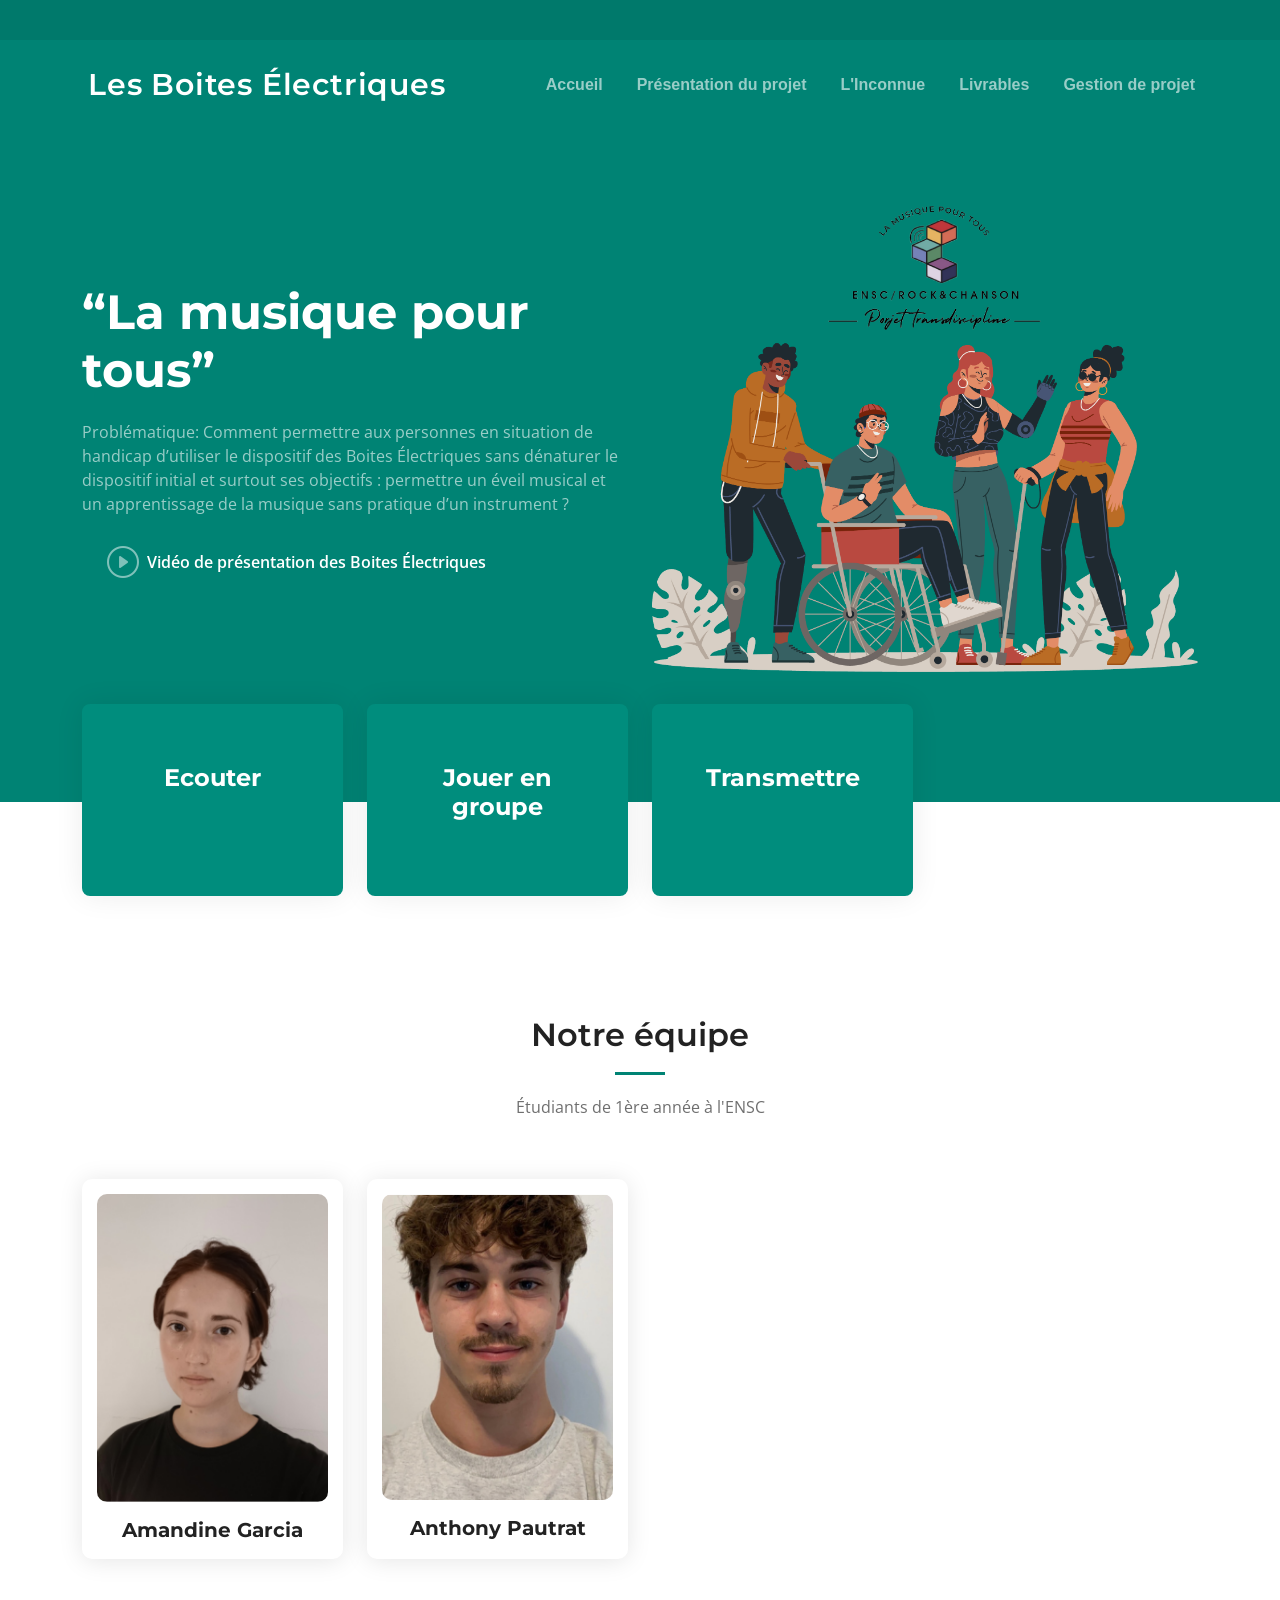
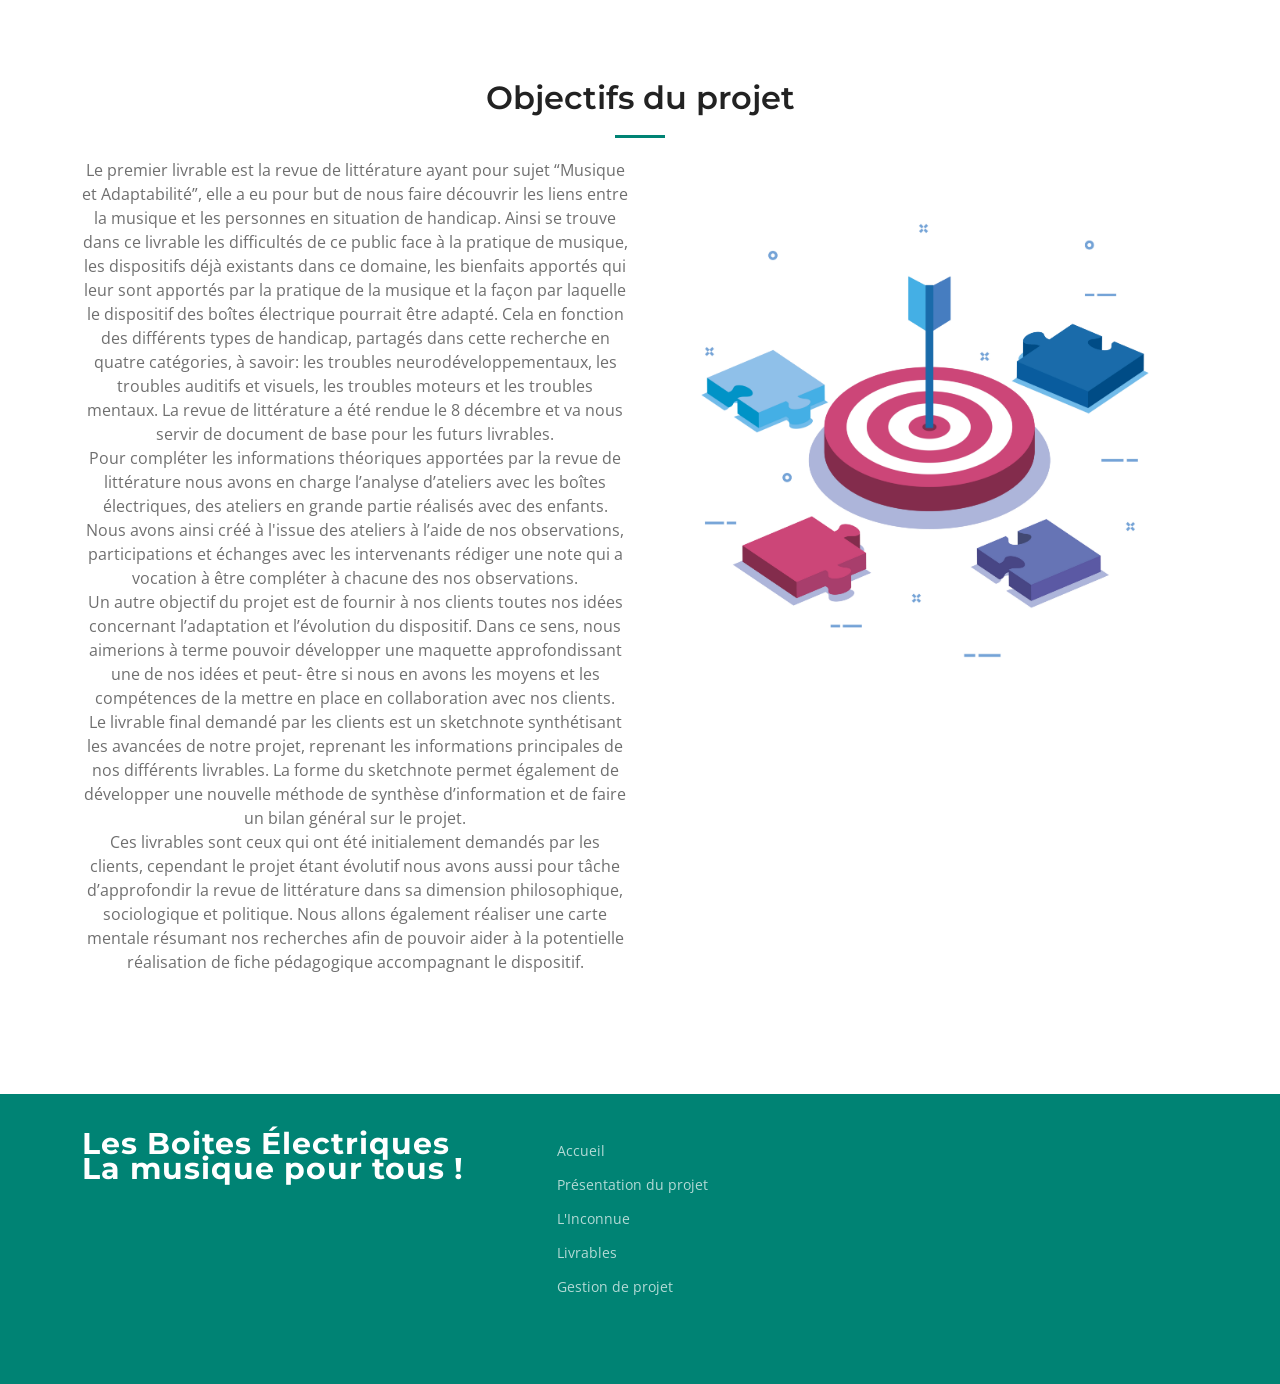
==== commit 151adee8: "Premières modifs: header, footer, navbar, et quelques trucs sur les pages" ====
--- a/index.html
+++ b/index.html
@@ -49,13 +49,13 @@
       <a href="index.html" class="logo d-flex align-items-center">
         <!-- Uncomment the line below if you also wish to use an image logo -->
         <img src="assets/img/logo.png" alt="">
-        <h1>Les Boîtes Électriques</h1>
+        <h1>Les Boites Électriques</h1>
       </a>
       <nav id="navbar" class="navbar">
         <ul>
           <li><a href="index.html">Accueil</a></li>
           <li><a href="avanceeProjet.html">Présentation du projet</a></li>
-          <li><a href="rocketchanson.html">Rock et chanson</a></li>
+          <li><a href="rocketchanson.html">L'Inconnue</a></li>
           <li><a href="livrable.html">Livrables</a></li>
           <li><a href="gestionProjet.html">Gestion de projet</a></li>
         </ul>
@@ -71,14 +71,13 @@
           <h2><span> “La musique pour tous”
             </span></h2>
           <p>Problématique: Comment permettre aux personnes en situation de handicap d’utiliser le
-            dispositif des boîtes électriques sans dénaturer le dispositif initial et surtout ses objectifs : éveil
-            musical et apprentissage de la musique sans pratique d’un instrument ?
+            dispositif des Boites Électriques sans dénaturer le dispositif initial et surtout ses objectifs : permettre un éveil
+            musical et un apprentissage de la musique sans pratique d’un instrument ?
           </p>
           <div class="d-flex justify-content-center justify-content-lg-start">
             <a href="https://www.youtube.com/watch?v=yIyDv-z8DeA"
               class="glightbox btn-watch-video d-flex align-items-center"><i
-                class="bi bi-play-circle"></i><span>Regarder la
-                vidéo</span></a>
+                class="bi bi-play-circle"></i><span>Vidéo de présentation des Boites Électriques</span></a>
           </div>
         </div>
         <div class="col-lg-6 order-1 order-lg-2">
@@ -123,26 +122,14 @@
         <div class="row gy-4">
           <div class="col-xl-3 col-md-6 d-flex" data-aos="fade-up" data-aos-delay="100">
             <div class="member">
-              <img src="assets/img/Mboa_Bryan.JPG" class="img-fluid" alt="">
-              <h4>Bryan Mboa</h4>
+              <img src="assets/img/Photo_TranD_Amandine.png" class="img-fluid" alt="">
+              <h4>Amandine Garcia</h4>
             </div>
           </div><!--Fin membre équipe -->
           <div class="col-xl-3 col-md-6 d-flex" data-aos="fade-up" data-aos-delay="200">
             <div class="member">
-              <img src="assets/img/Lolie.JPG" class="img-fluid" alt="">
-              <h4>Lolie Reydellet </h4>
-            </div>
-          </div><!--Fin membre équipe -->
-          <div class="col-xl-3 col-md-6 d-flex" data-aos="fade-up" data-aos-delay="300">
-            <div class="member">
-              <img src="" class="img-fluid" alt="">
-              <h4>Timothe Gauron</h4>
-            </div>
-          </div><!--Fin membre équipe -->
-          <div class="col-xl-3 col-md-6 d-flex" data-aos="fade-up" data-aos-delay="400">
-            <div class="member">
-              <img src="assets/img/Lise.JPG" class="img-fluid" alt="">
-              <h4>Lise Le Guillou</h4>
+              <img src="assets/img/Photo_TransD_Anthony.png" class="img-fluid" alt="">
+              <h4>Anthony Pautrat </h4>
             </div>
           </div><!--Fin membre équipe -->
         </div>
@@ -216,14 +203,19 @@
         <div class="row gy-4">
           <div class="col-lg-5 col-md-12 footer-info">
             <a href="index.html" class="logo d-flex align-items-center">
-              <span>Les Boites Electriques</span>
+              <span>Les Boites Électriques</span>
             </a>
-            <p>La musique pour tous.</p>
+            <a href="index.html" class="logo d-flex align-items-center">
+              <span>La musique pour tous !</span>
+            </a>
           </div>
           <div class="col-lg-2 col-6 footer-links">
             <ul>
               <li><a href="index.html">Accueil</a></li>
-              <li><a href="rocketchanson.html">Rock et chanson</a></li>
+              <li><a href="avanceeProjet.html">Présentation du projet</a></li>
+              <li><a href="rocketchanson.html">L'Inconnue</a></li>
+              <li><a href="livrable.html">Livrables</a></li>
+              <li><a href="gestionProjet.html">Gestion de projet</a></li>
             </ul>
           </div>
         </div>
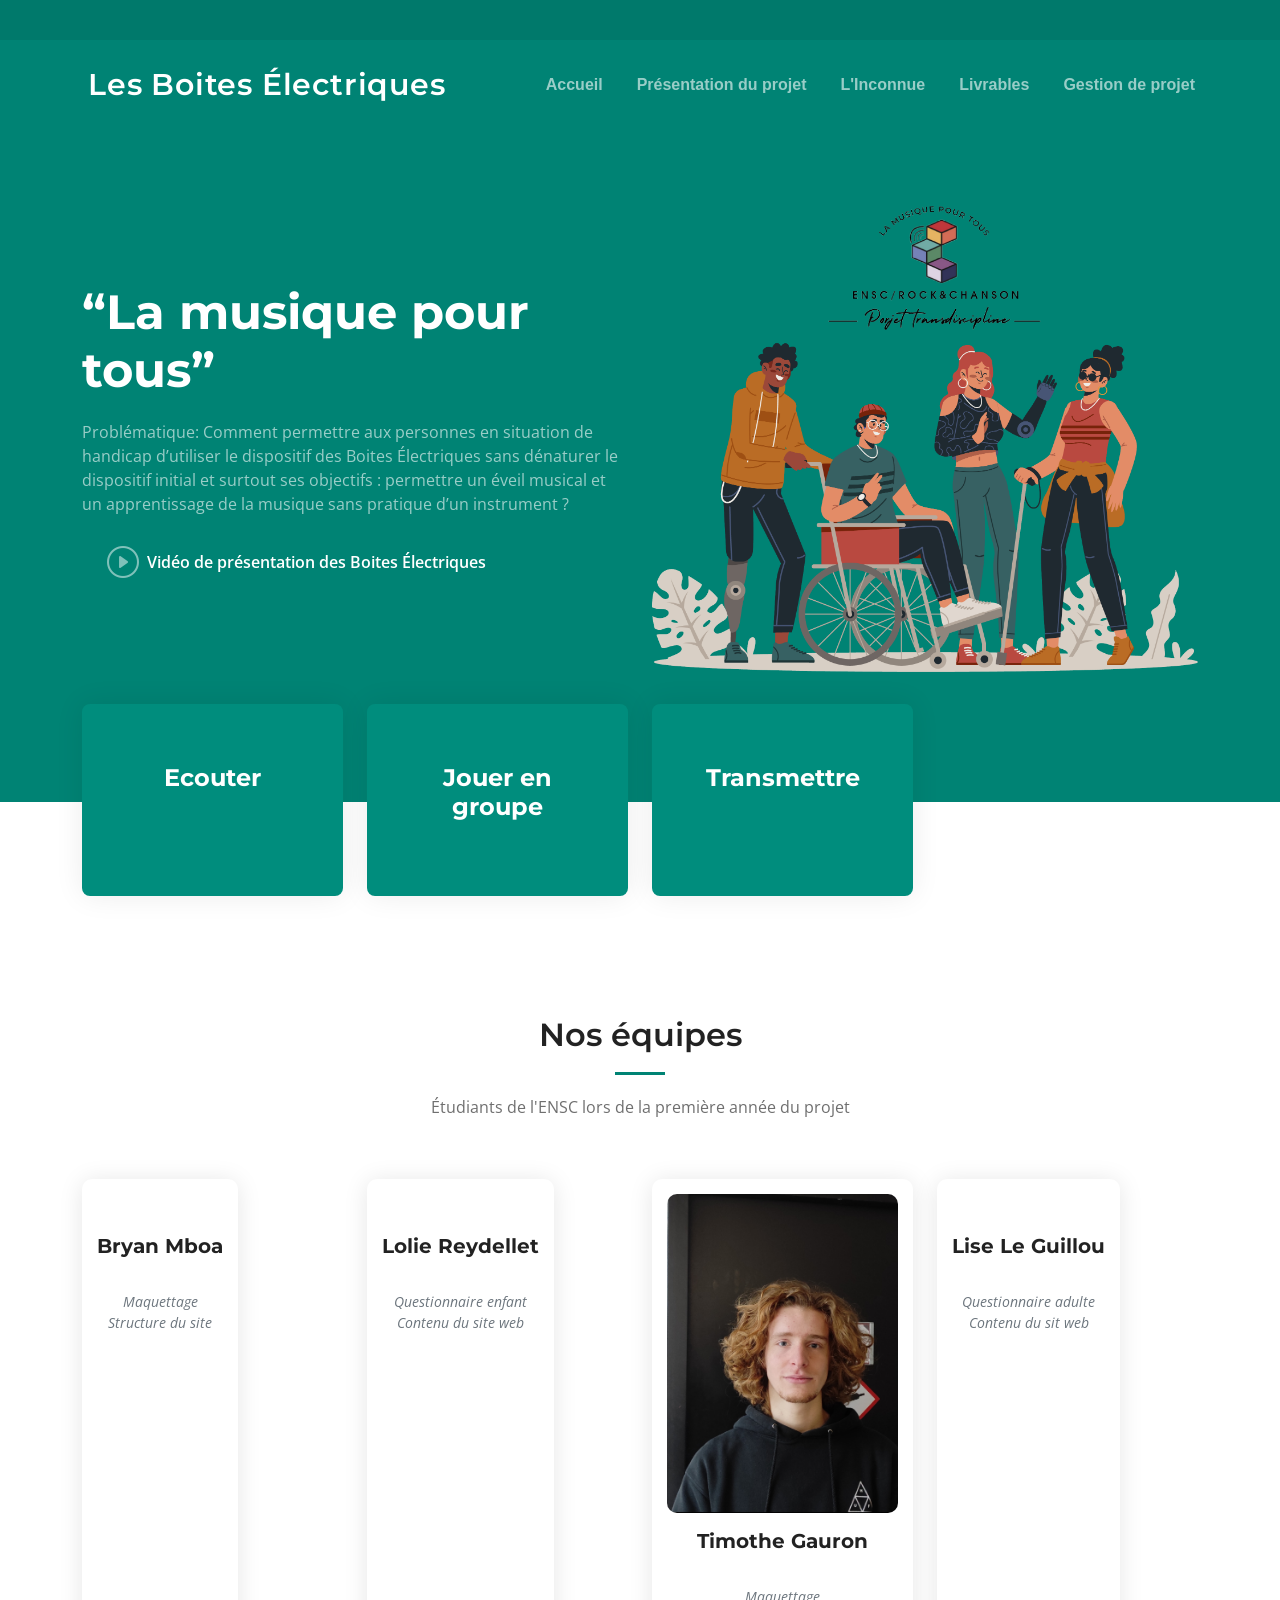
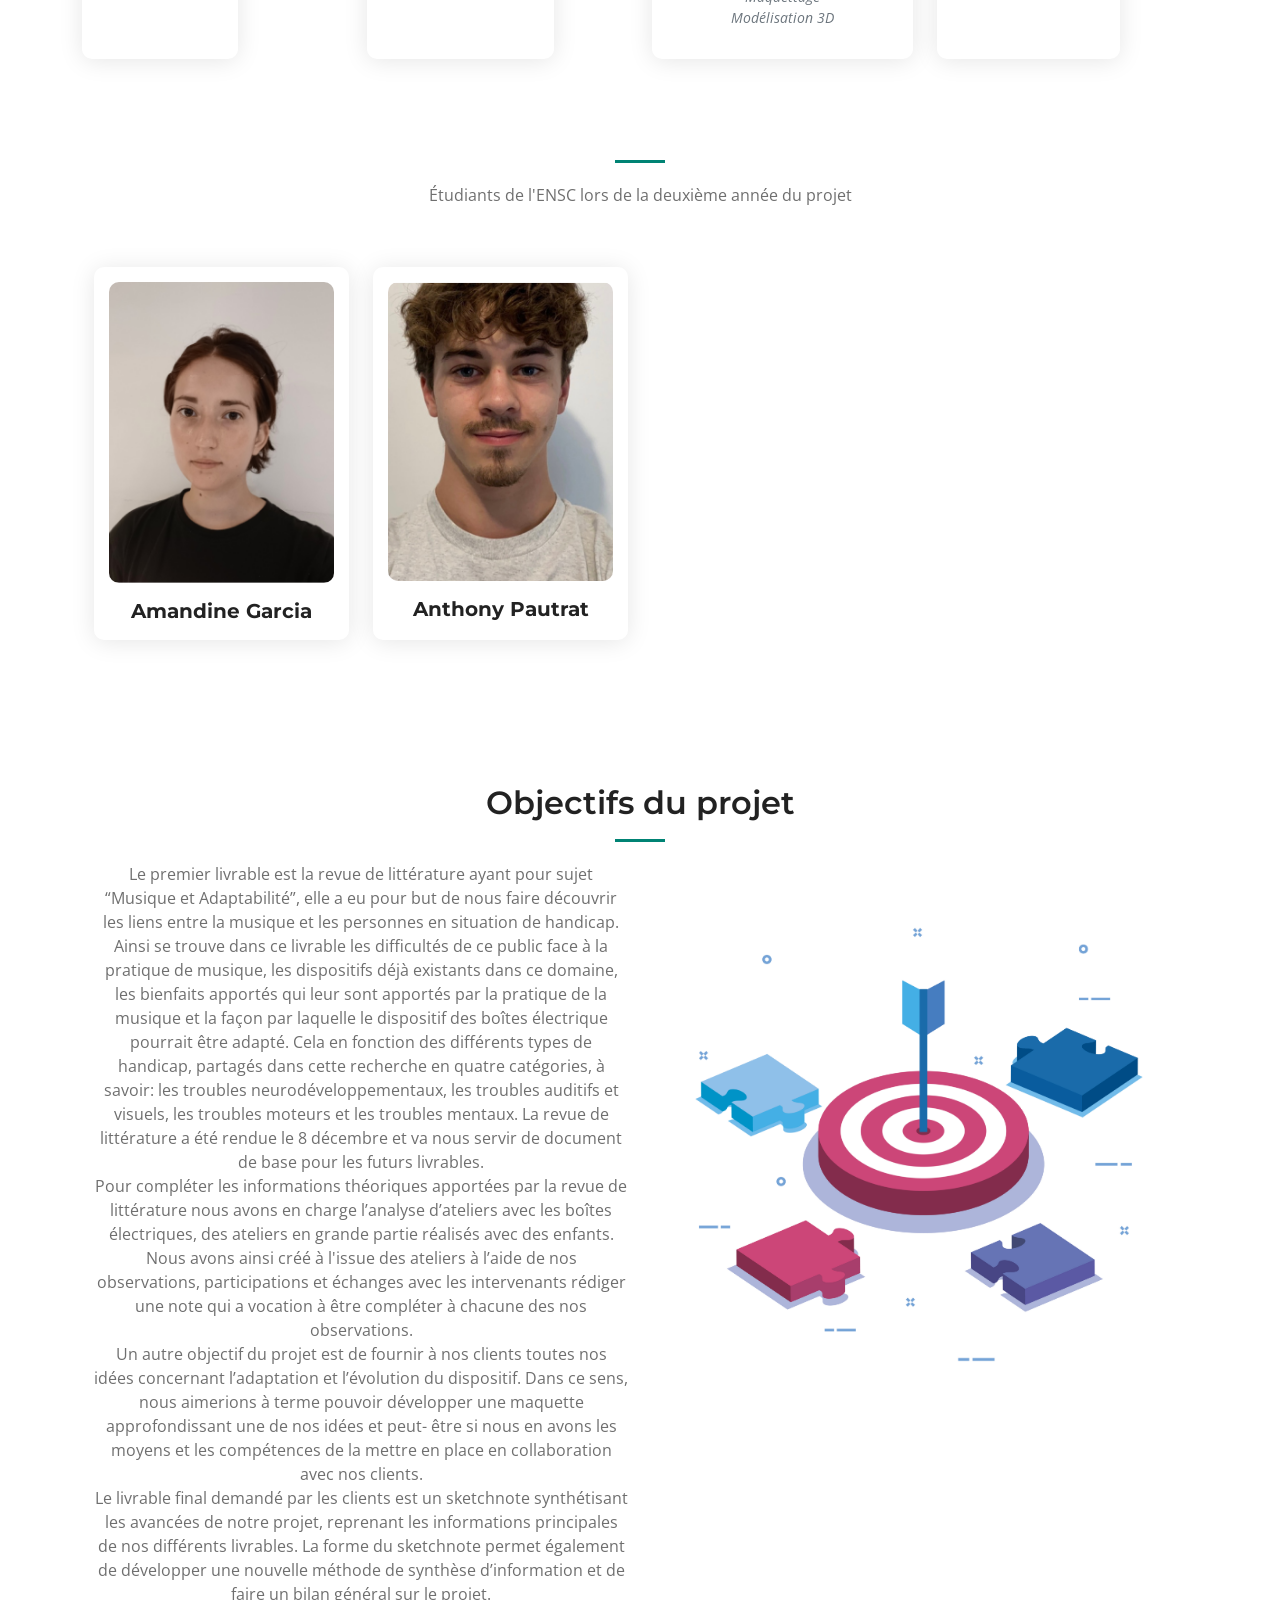
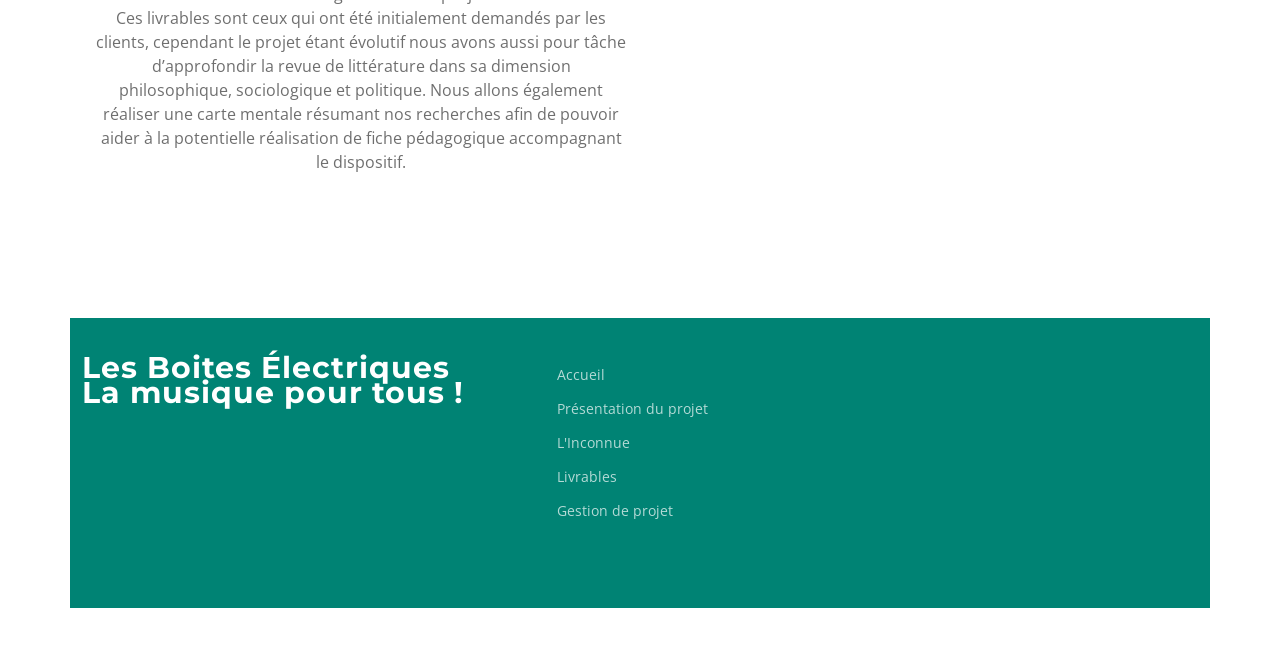
==== commit 23c27ad2: "equipes" ====
--- a/index.html
+++ b/index.html
@@ -115,26 +115,64 @@
     <!-- ======= Notre team ======= -->
     <section id="team" class="team">
       <div class="container" data-aos="fade-up">
-        <div class="section-header">
-          <h2>Notre équipe</h2>
-          <p>Étudiants de 1ère année à l'ENSC</p>
-        </div>
-        <div class="row gy-4">
-          <div class="col-xl-3 col-md-6 d-flex" data-aos="fade-up" data-aos-delay="100">
-            <div class="member">
-              <img src="assets/img/Photo_TranD_Amandine.png" class="img-fluid" alt="">
-              <h4>Amandine Garcia</h4>
-            </div>
-          </div><!--Fin membre équipe -->
-          <div class="col-xl-3 col-md-6 d-flex" data-aos="fade-up" data-aos-delay="200">
-            <div class="member">
-              <img src="assets/img/Photo_TransD_Anthony.png" class="img-fluid" alt="">
-              <h4>Anthony Pautrat </h4>
-            </div>
-          </div><!--Fin membre équipe -->
-        </div>
-      </div>
-    </section><!--Fin Team -->
+          <div class="section-header">
+              <h2>Nos équipes</h2>
+              <p>Étudiants de l'ENSC lors de la première année du projet</p>
+            </div>
+          <div class="row gy-4">
+              <div class="col-xl-3 col-md-6 d-flex" data-aos="fade-up" data-aos-delay="100">
+                  <div class="member">
+                      <img src="assets/img/Mboa_Bryan.JPG" class="img-fluid" alt="">
+                      <h4>Bryan Mboa</h4>
+                      <p><br>Maquettage <br>Structure du site</p>
+                  </div>
+              </div><!--Fin membre équipe -->
+              <div class="col-xl-3 col-md-6 d-flex" data-aos="fade-up" data-aos-delay="200">
+                  <div class="member">
+                      <img src="assets/img/Lolie.JPG" class="img-fluid" alt="">
+                      <h4>Lolie Reydellet </h4>
+                      <p><br>Questionnaire enfant <br>Contenu du site web</p>
+                  </div>
+              </div><!--Fin membre équipe -->
+
+              <div class="col-xl-3 col-md-6 d-flex" data-aos="fade-up" data-aos-delay="300">
+                  <div class="member">
+                      <img src="assets/img/Tim.jpg" class="img-fluid" alt="">
+                      <h4>Timothe Gauron</h4>
+                      <p><br>Maquettage <br> Modélisation 3D</p>
+                  </div>
+              </div><!--Fin membre équipe -->
+
+              <div class="col-xl-3 col-md-6 d-flex" data-aos="fade-up" data-aos-delay="400">
+                  <div class="member">
+                      <img src="assets/img/Lise.JPG" class="img-fluid" alt="">
+                      <h4>Lise Le Guillou</h4>
+                      <p><br>Questionnaire adulte <br>Contenu du sit web</p>
+                  </div>
+              </div><!--Fin membre équipe -->
+  <!-- ======= Notre team ======= -->
+  <section id="team" class="team">
+      <div class="container" data-aos="fade-up">
+          <div class="section-header">
+              <h2></h2>
+              <p>Étudiants de l'ENSC lors de la deuxième année du projet</p>
+            </div>
+          <div class="row gy-4">
+              <div class="col-xl-3 col-md-6 d-flex" data-aos="fade-up" data-aos-delay="100">
+                  <div class="member">
+                    <img src="assets/img/Photo_TranD_Amandine.png" class="img-fluid" alt="">
+                    <h4>Amandine Garcia</h4>
+                  </div>
+                </div><!--Fin membre équipe -->
+                <div class="col-xl-3 col-md-6 d-flex" data-aos="fade-up" data-aos-delay="200">
+                  <div class="member">
+                    <img src="assets/img/Photo_TransD_Anthony.png" class="img-fluid" alt="">
+                    <h4>Anthony Pautrat </h4>
+                  </div>
+                </div><!--Fin membre équipe -->
+          </div>
+      </div>
+  </section><!--Fin Team -->
     <!-- =======Objectif projet ======= -->
     <section id="testimonials" class="testimonials">
       <div class="container" data-aos="fade-up">
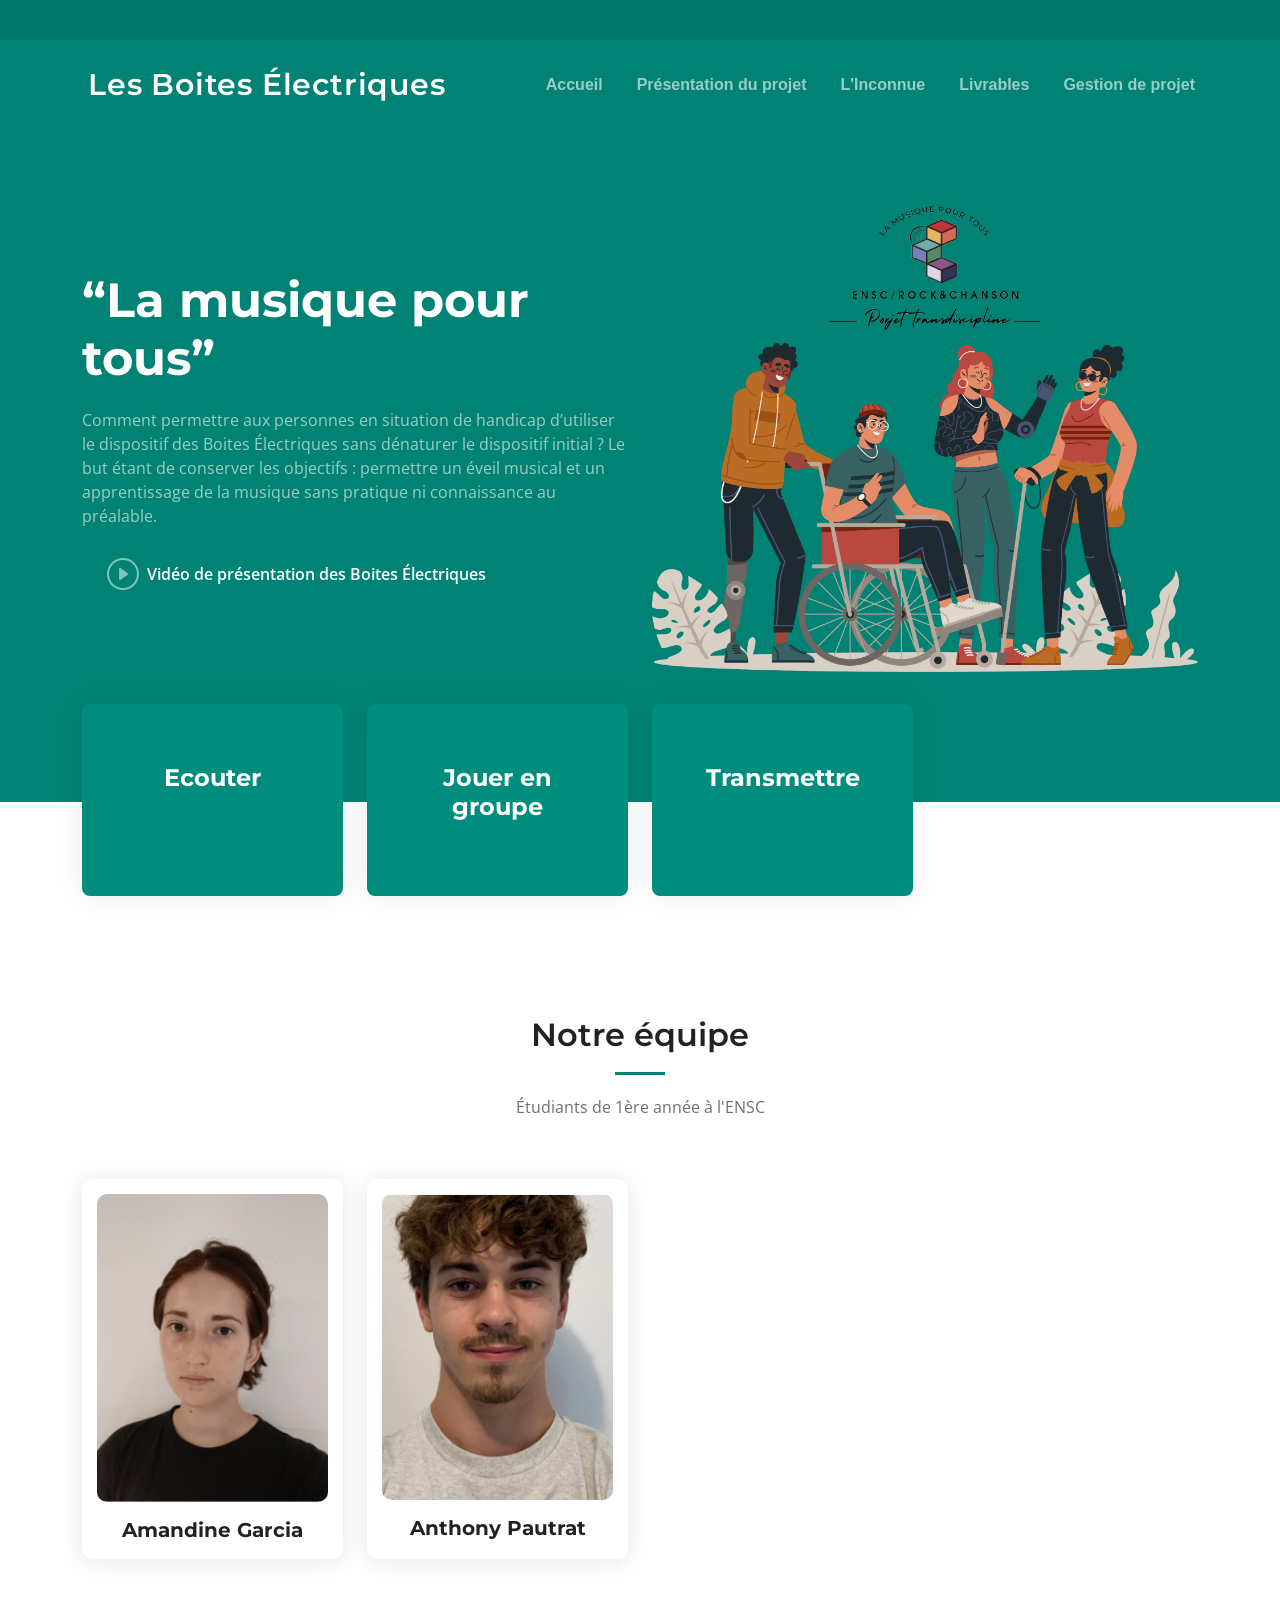
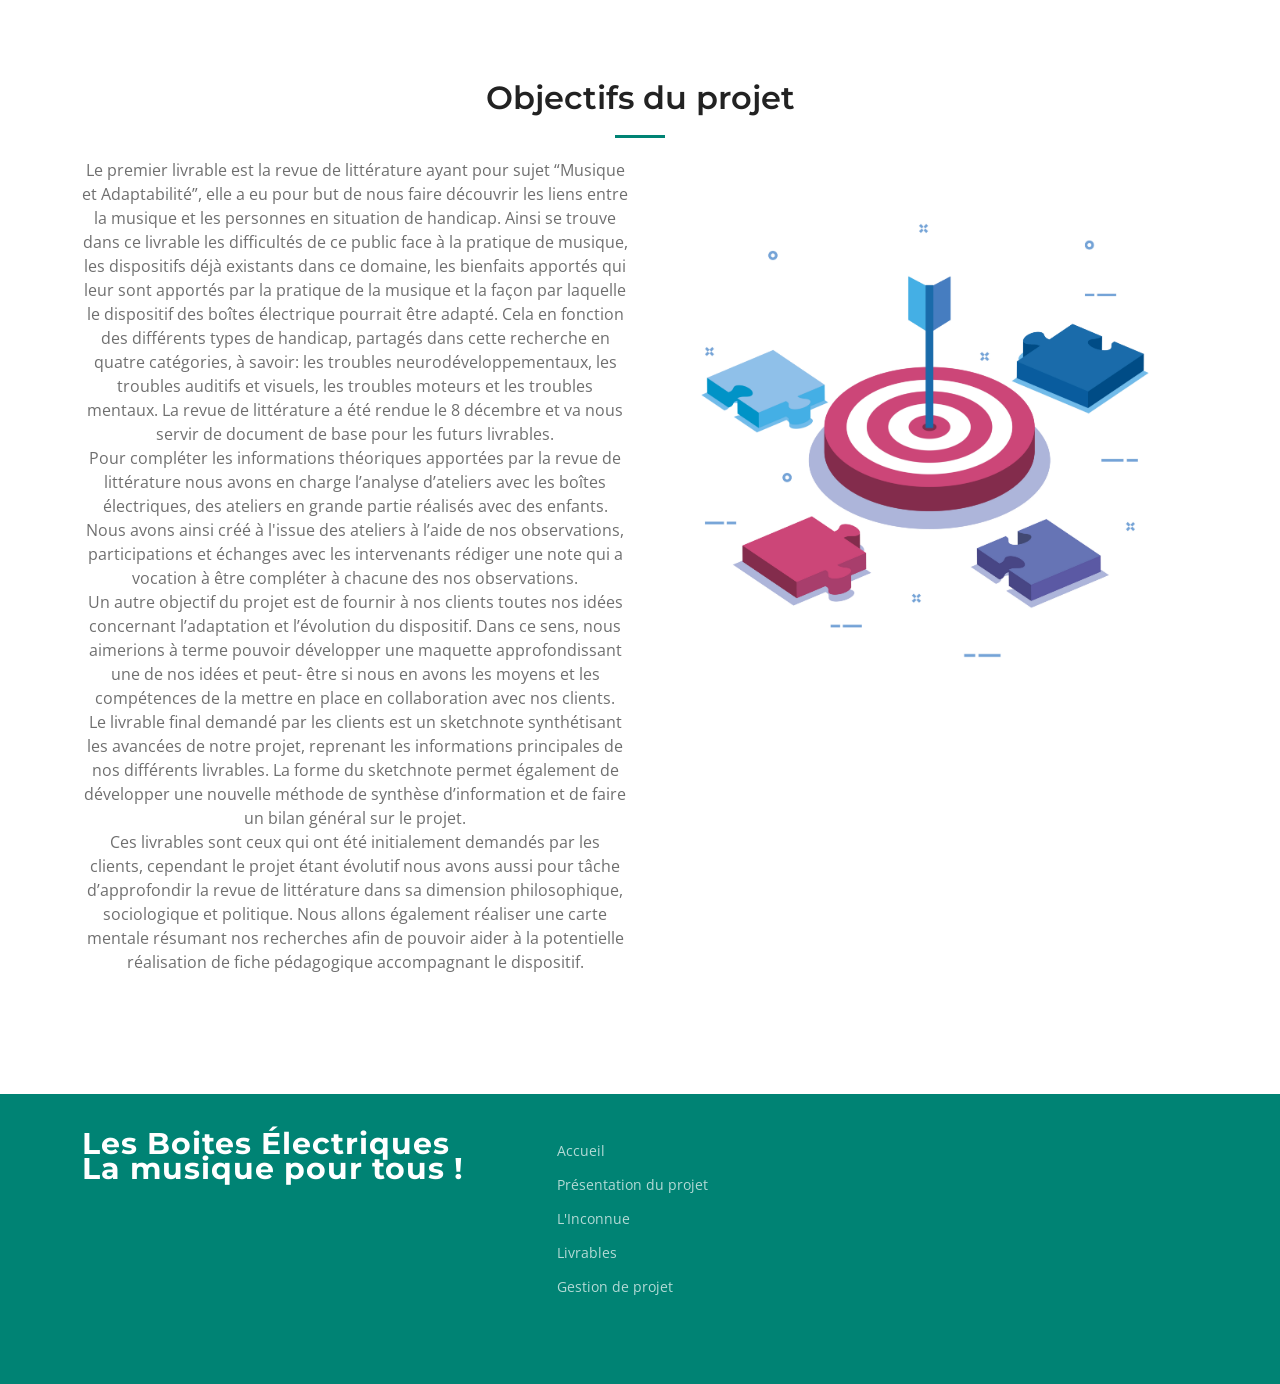
==== commit d6a13690: "message d'intro" ====
--- a/index.html
+++ b/index.html
@@ -70,9 +70,9 @@
         <div class="col-lg-6 order-2 order-lg-1 d-flex flex-column justify-content-center text-center text-lg-start">
           <h2><span> “La musique pour tous”
             </span></h2>
-          <p>Problématique: Comment permettre aux personnes en situation de handicap d’utiliser le
-            dispositif des Boites Électriques sans dénaturer le dispositif initial et surtout ses objectifs : permettre un éveil
-            musical et un apprentissage de la musique sans pratique d’un instrument ?
+          <p>Comment permettre aux personnes en situation de handicap d’utiliser le
+            dispositif des Boites Électriques sans dénaturer le dispositif initial ? Le but étant de conserver les objectifs : permettre un éveil
+            musical et un apprentissage de la musique sans pratique ni connaissance au préalable.
           </p>
           <div class="d-flex justify-content-center justify-content-lg-start">
             <a href="https://www.youtube.com/watch?v=yIyDv-z8DeA"
@@ -115,64 +115,26 @@
     <!-- ======= Notre team ======= -->
     <section id="team" class="team">
       <div class="container" data-aos="fade-up">
-          <div class="section-header">
-              <h2>Nos équipes</h2>
-              <p>Étudiants de l'ENSC lors de la première année du projet</p>
-            </div>
-          <div class="row gy-4">
-              <div class="col-xl-3 col-md-6 d-flex" data-aos="fade-up" data-aos-delay="100">
-                  <div class="member">
-                      <img src="assets/img/Mboa_Bryan.JPG" class="img-fluid" alt="">
-                      <h4>Bryan Mboa</h4>
-                      <p><br>Maquettage <br>Structure du site</p>
-                  </div>
-              </div><!--Fin membre équipe -->
-              <div class="col-xl-3 col-md-6 d-flex" data-aos="fade-up" data-aos-delay="200">
-                  <div class="member">
-                      <img src="assets/img/Lolie.JPG" class="img-fluid" alt="">
-                      <h4>Lolie Reydellet </h4>
-                      <p><br>Questionnaire enfant <br>Contenu du site web</p>
-                  </div>
-              </div><!--Fin membre équipe -->
-
-              <div class="col-xl-3 col-md-6 d-flex" data-aos="fade-up" data-aos-delay="300">
-                  <div class="member">
-                      <img src="assets/img/Tim.jpg" class="img-fluid" alt="">
-                      <h4>Timothe Gauron</h4>
-                      <p><br>Maquettage <br> Modélisation 3D</p>
-                  </div>
-              </div><!--Fin membre équipe -->
-
-              <div class="col-xl-3 col-md-6 d-flex" data-aos="fade-up" data-aos-delay="400">
-                  <div class="member">
-                      <img src="assets/img/Lise.JPG" class="img-fluid" alt="">
-                      <h4>Lise Le Guillou</h4>
-                      <p><br>Questionnaire adulte <br>Contenu du sit web</p>
-                  </div>
-              </div><!--Fin membre équipe -->
-  <!-- ======= Notre team ======= -->
-  <section id="team" class="team">
-      <div class="container" data-aos="fade-up">
-          <div class="section-header">
-              <h2></h2>
-              <p>Étudiants de l'ENSC lors de la deuxième année du projet</p>
-            </div>
-          <div class="row gy-4">
-              <div class="col-xl-3 col-md-6 d-flex" data-aos="fade-up" data-aos-delay="100">
-                  <div class="member">
-                    <img src="assets/img/Photo_TranD_Amandine.png" class="img-fluid" alt="">
-                    <h4>Amandine Garcia</h4>
-                  </div>
-                </div><!--Fin membre équipe -->
-                <div class="col-xl-3 col-md-6 d-flex" data-aos="fade-up" data-aos-delay="200">
-                  <div class="member">
-                    <img src="assets/img/Photo_TransD_Anthony.png" class="img-fluid" alt="">
-                    <h4>Anthony Pautrat </h4>
-                  </div>
-                </div><!--Fin membre équipe -->
-          </div>
-      </div>
-  </section><!--Fin Team -->
+        <div class="section-header">
+          <h2>Notre équipe</h2>
+          <p>Étudiants de 1ère année à l'ENSC</p>
+        </div>
+        <div class="row gy-4">
+          <div class="col-xl-3 col-md-6 d-flex" data-aos="fade-up" data-aos-delay="100">
+            <div class="member">
+              <img src="assets/img/Photo_TranD_Amandine.png" class="img-fluid" alt="">
+              <h4>Amandine Garcia</h4>
+            </div>
+          </div><!--Fin membre équipe -->
+          <div class="col-xl-3 col-md-6 d-flex" data-aos="fade-up" data-aos-delay="200">
+            <div class="member">
+              <img src="assets/img/Photo_TransD_Anthony.png" class="img-fluid" alt="">
+              <h4>Anthony Pautrat </h4>
+            </div>
+          </div><!--Fin membre équipe -->
+        </div>
+      </div>
+    </section><!--Fin Team -->
     <!-- =======Objectif projet ======= -->
     <section id="testimonials" class="testimonials">
       <div class="container" data-aos="fade-up">
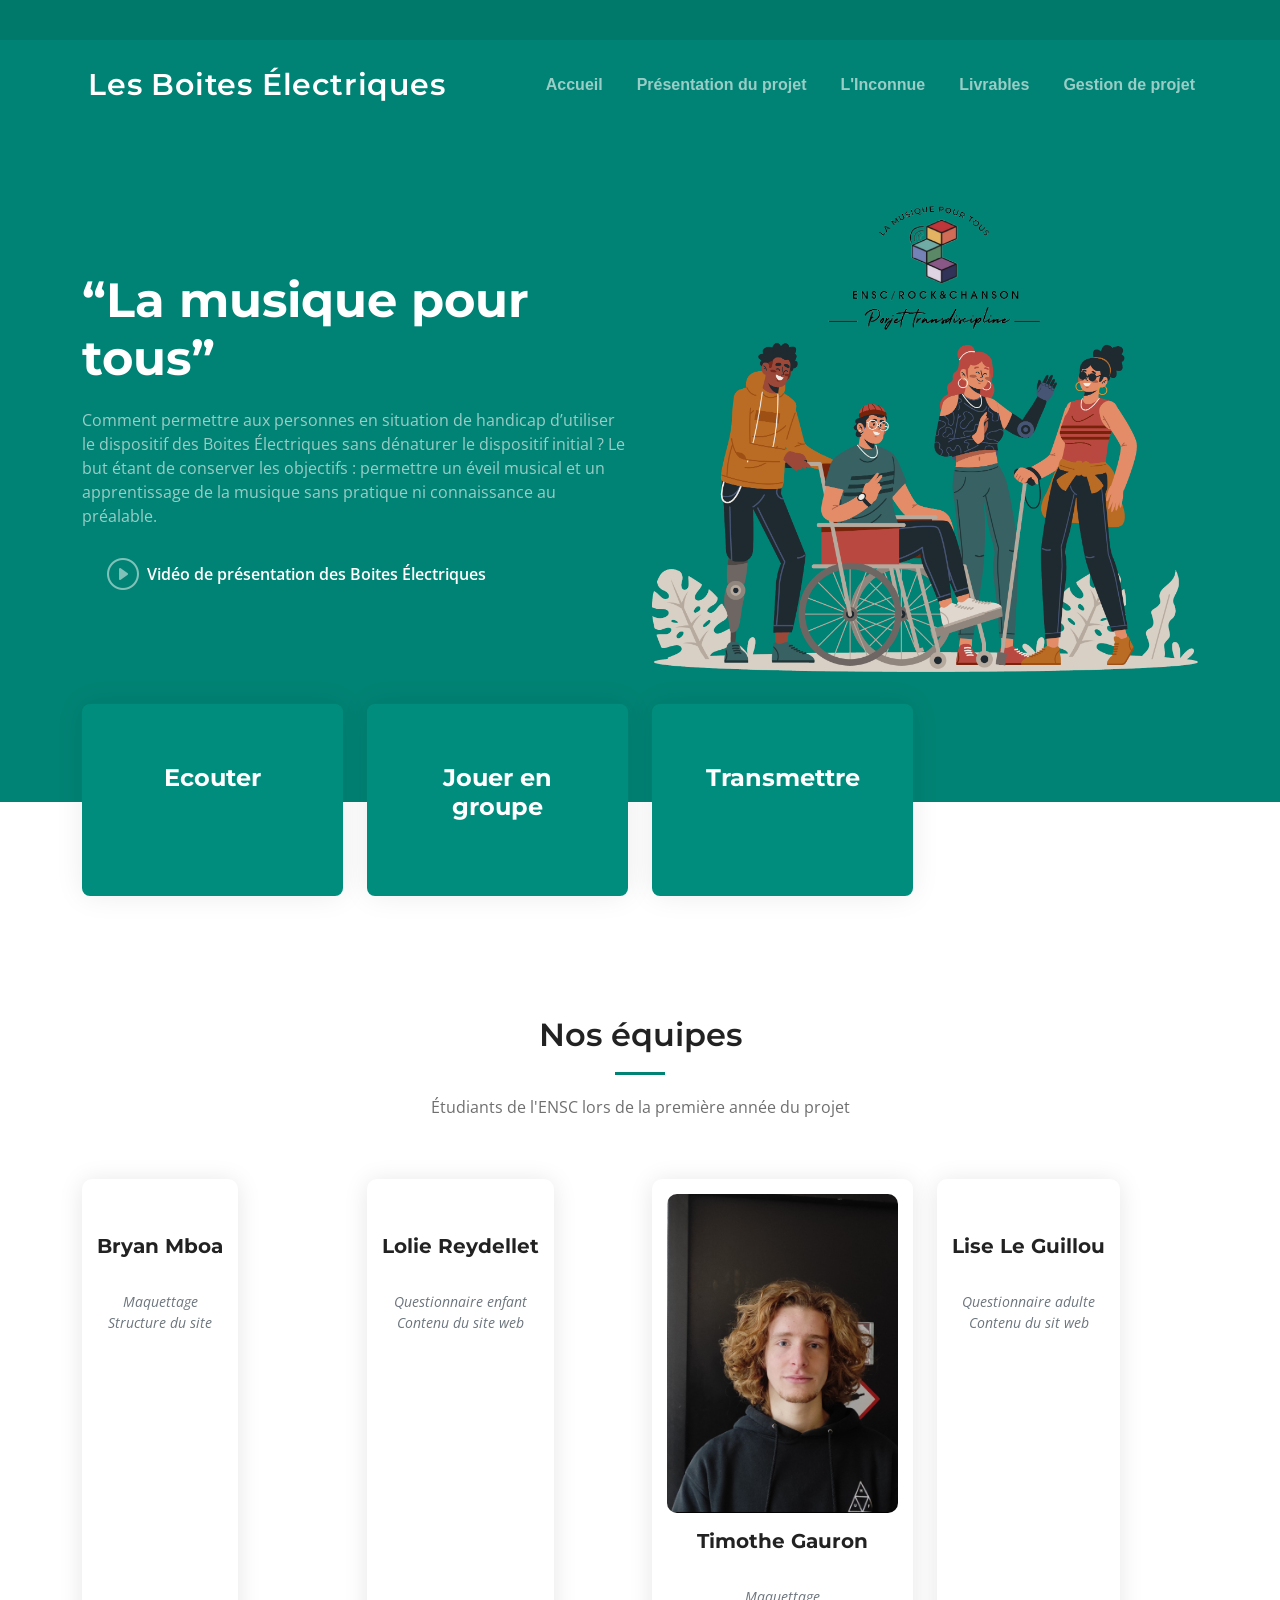
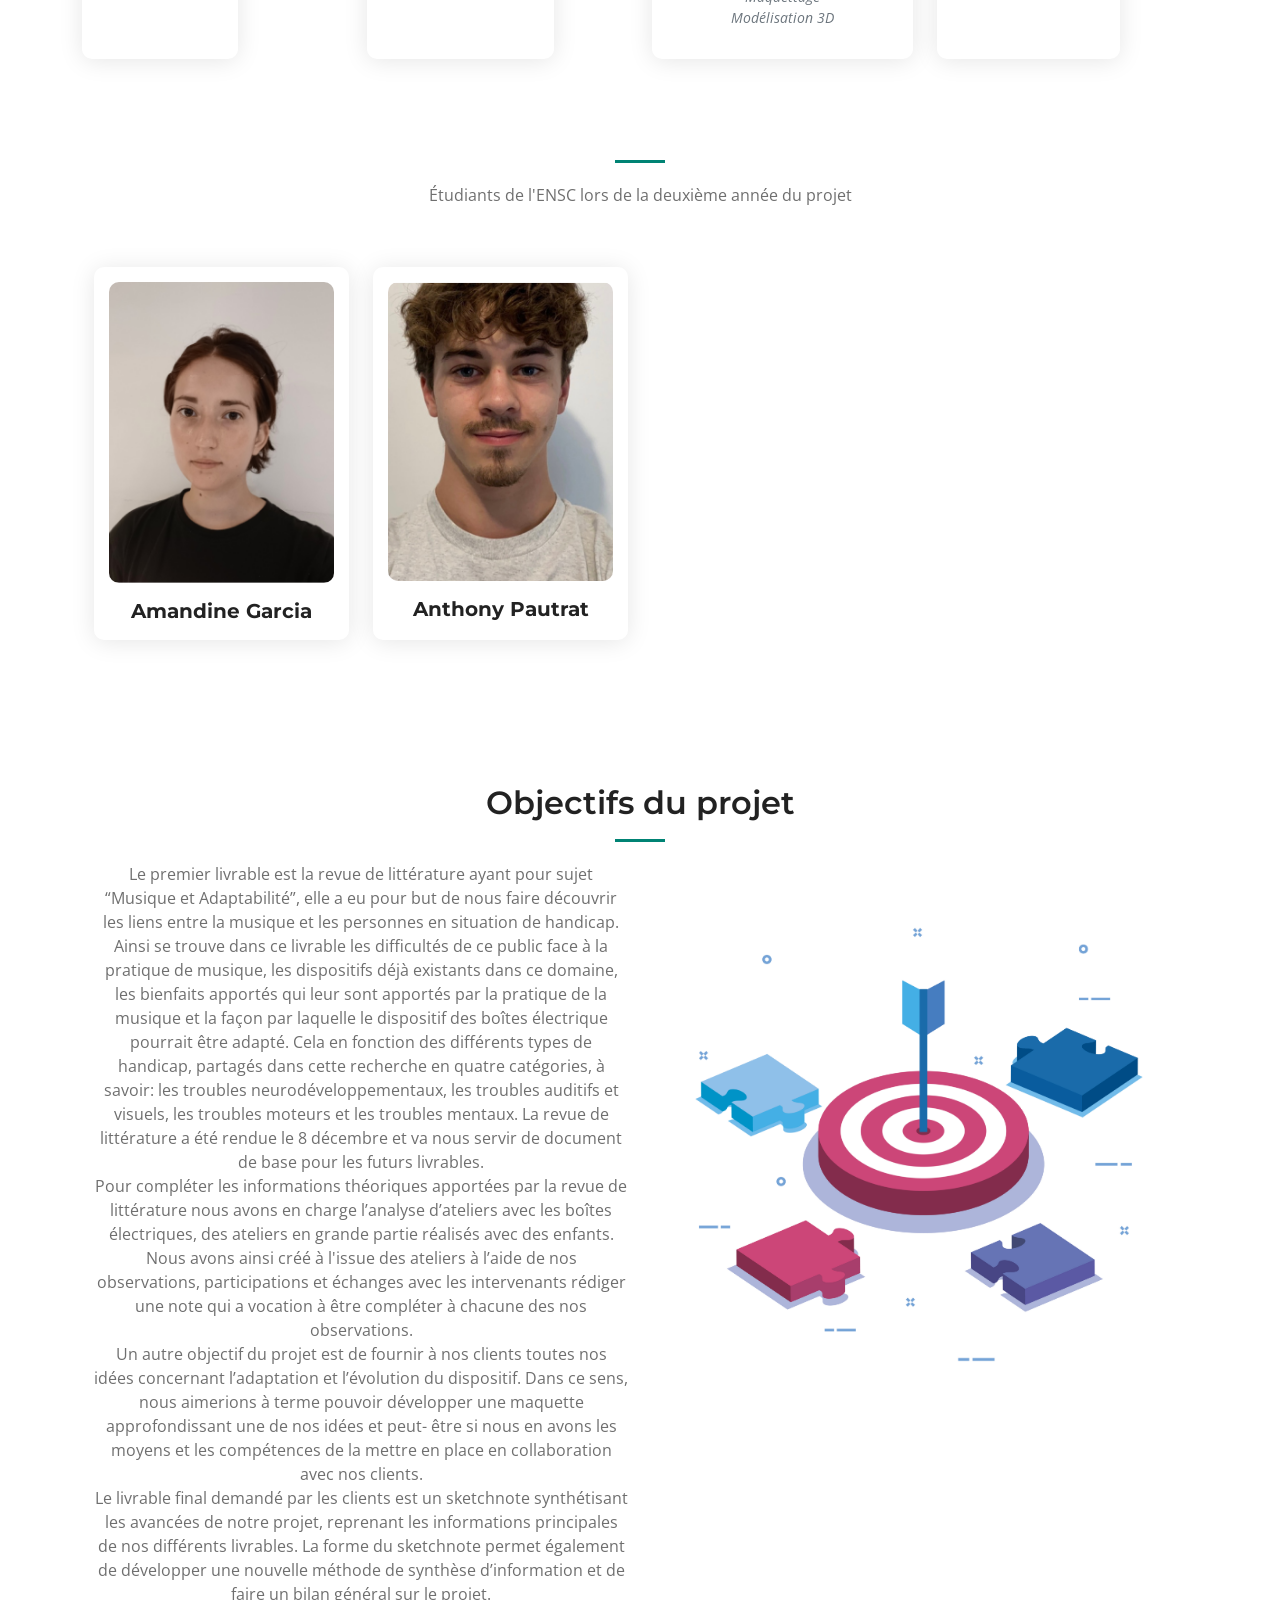
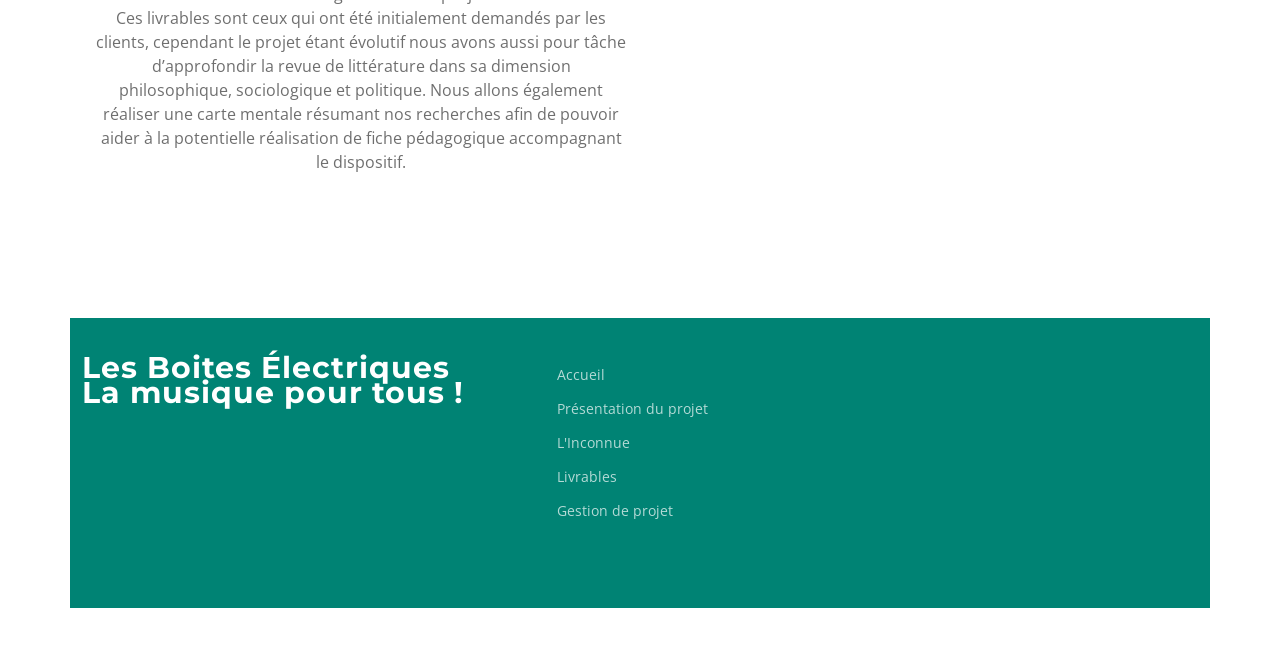
==== commit 679b0e36: "Merge branch 'main' of https://github.com/apautrat17/BoitesElectriques" ====
--- a/index.html
+++ b/index.html
@@ -115,26 +115,64 @@
     <!-- ======= Notre team ======= -->
     <section id="team" class="team">
       <div class="container" data-aos="fade-up">
-        <div class="section-header">
-          <h2>Notre équipe</h2>
-          <p>Étudiants de 1ère année à l'ENSC</p>
-        </div>
-        <div class="row gy-4">
-          <div class="col-xl-3 col-md-6 d-flex" data-aos="fade-up" data-aos-delay="100">
-            <div class="member">
-              <img src="assets/img/Photo_TranD_Amandine.png" class="img-fluid" alt="">
-              <h4>Amandine Garcia</h4>
-            </div>
-          </div><!--Fin membre équipe -->
-          <div class="col-xl-3 col-md-6 d-flex" data-aos="fade-up" data-aos-delay="200">
-            <div class="member">
-              <img src="assets/img/Photo_TransD_Anthony.png" class="img-fluid" alt="">
-              <h4>Anthony Pautrat </h4>
-            </div>
-          </div><!--Fin membre équipe -->
-        </div>
-      </div>
-    </section><!--Fin Team -->
+          <div class="section-header">
+              <h2>Nos équipes</h2>
+              <p>Étudiants de l'ENSC lors de la première année du projet</p>
+            </div>
+          <div class="row gy-4">
+              <div class="col-xl-3 col-md-6 d-flex" data-aos="fade-up" data-aos-delay="100">
+                  <div class="member">
+                      <img src="assets/img/Mboa_Bryan.JPG" class="img-fluid" alt="">
+                      <h4>Bryan Mboa</h4>
+                      <p><br>Maquettage <br>Structure du site</p>
+                  </div>
+              </div><!--Fin membre équipe -->
+              <div class="col-xl-3 col-md-6 d-flex" data-aos="fade-up" data-aos-delay="200">
+                  <div class="member">
+                      <img src="assets/img/Lolie.JPG" class="img-fluid" alt="">
+                      <h4>Lolie Reydellet </h4>
+                      <p><br>Questionnaire enfant <br>Contenu du site web</p>
+                  </div>
+              </div><!--Fin membre équipe -->
+
+              <div class="col-xl-3 col-md-6 d-flex" data-aos="fade-up" data-aos-delay="300">
+                  <div class="member">
+                      <img src="assets/img/Tim.jpg" class="img-fluid" alt="">
+                      <h4>Timothe Gauron</h4>
+                      <p><br>Maquettage <br> Modélisation 3D</p>
+                  </div>
+              </div><!--Fin membre équipe -->
+
+              <div class="col-xl-3 col-md-6 d-flex" data-aos="fade-up" data-aos-delay="400">
+                  <div class="member">
+                      <img src="assets/img/Lise.JPG" class="img-fluid" alt="">
+                      <h4>Lise Le Guillou</h4>
+                      <p><br>Questionnaire adulte <br>Contenu du sit web</p>
+                  </div>
+              </div><!--Fin membre équipe -->
+  <!-- ======= Notre team ======= -->
+  <section id="team" class="team">
+      <div class="container" data-aos="fade-up">
+          <div class="section-header">
+              <h2></h2>
+              <p>Étudiants de l'ENSC lors de la deuxième année du projet</p>
+            </div>
+          <div class="row gy-4">
+              <div class="col-xl-3 col-md-6 d-flex" data-aos="fade-up" data-aos-delay="100">
+                  <div class="member">
+                    <img src="assets/img/Photo_TranD_Amandine.png" class="img-fluid" alt="">
+                    <h4>Amandine Garcia</h4>
+                  </div>
+                </div><!--Fin membre équipe -->
+                <div class="col-xl-3 col-md-6 d-flex" data-aos="fade-up" data-aos-delay="200">
+                  <div class="member">
+                    <img src="assets/img/Photo_TransD_Anthony.png" class="img-fluid" alt="">
+                    <h4>Anthony Pautrat </h4>
+                  </div>
+                </div><!--Fin membre équipe -->
+          </div>
+      </div>
+  </section><!--Fin Team -->
     <!-- =======Objectif projet ======= -->
     <section id="testimonials" class="testimonials">
       <div class="container" data-aos="fade-up">
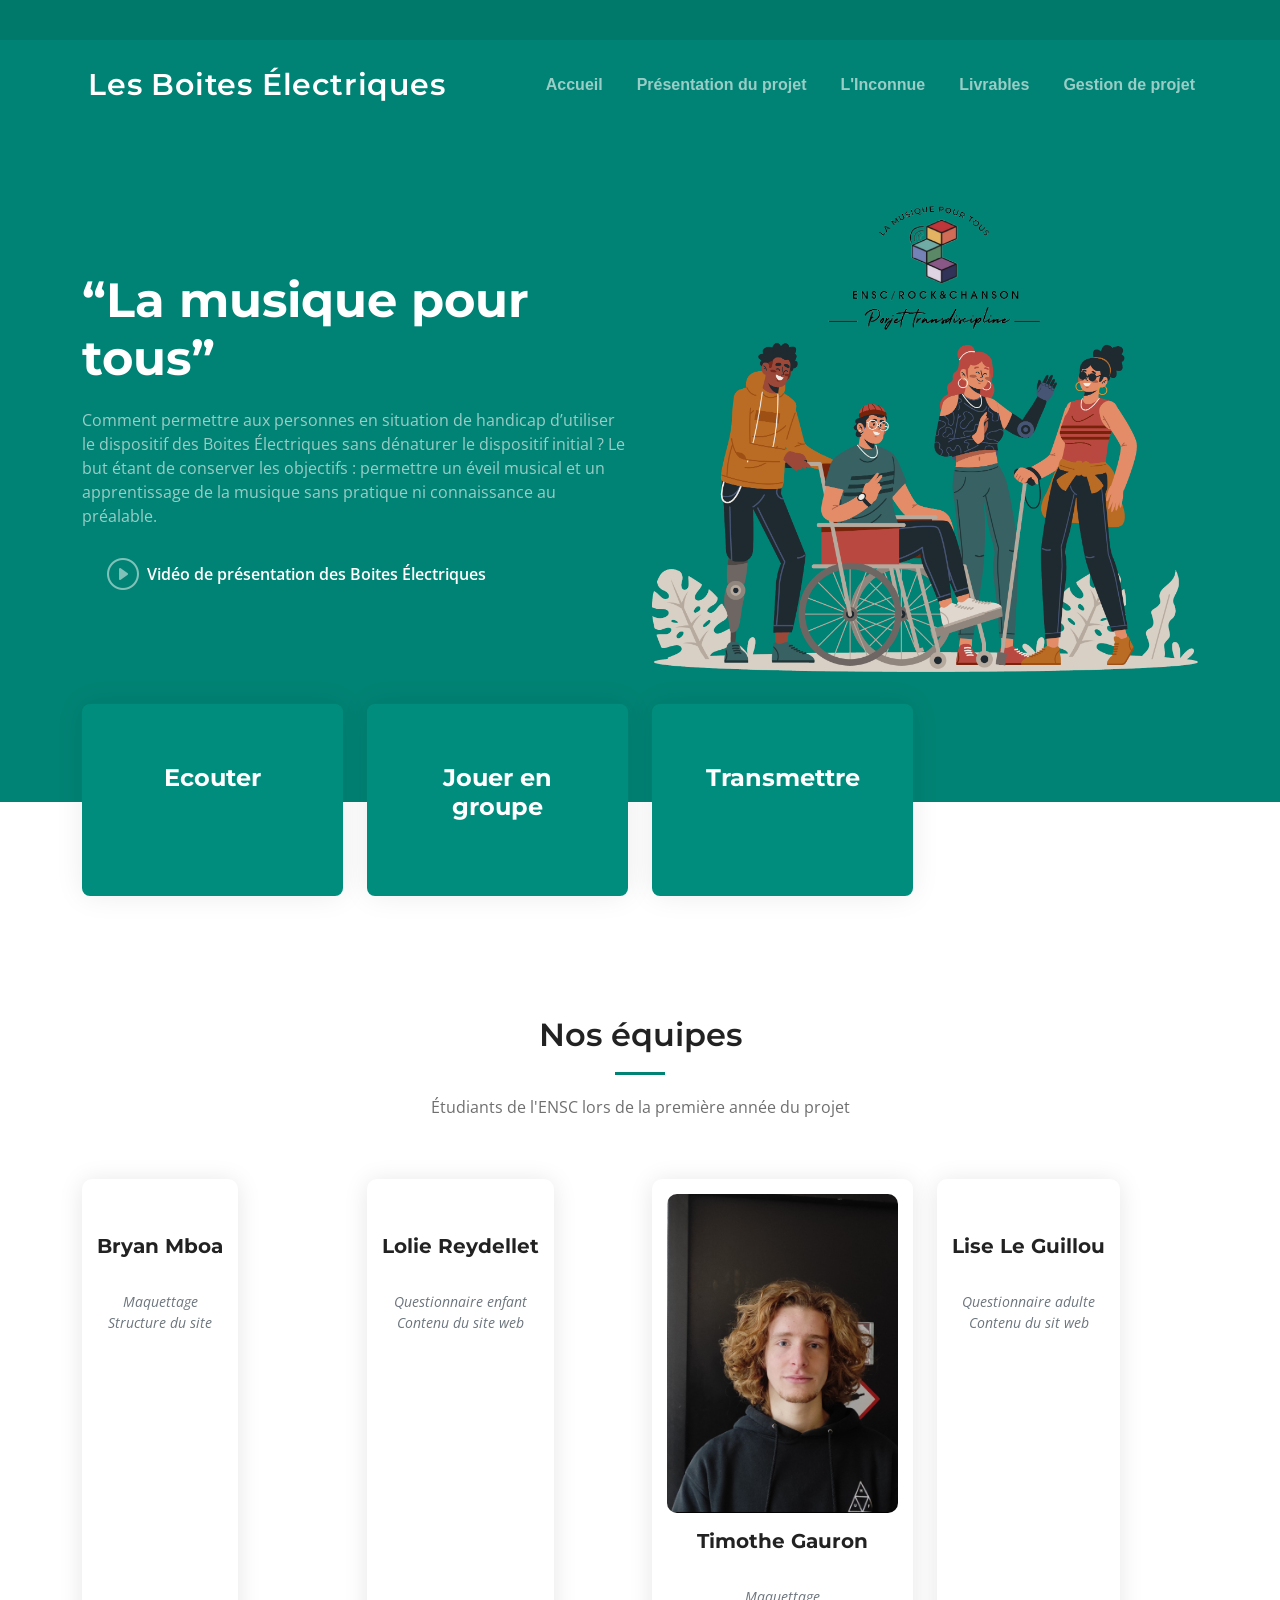
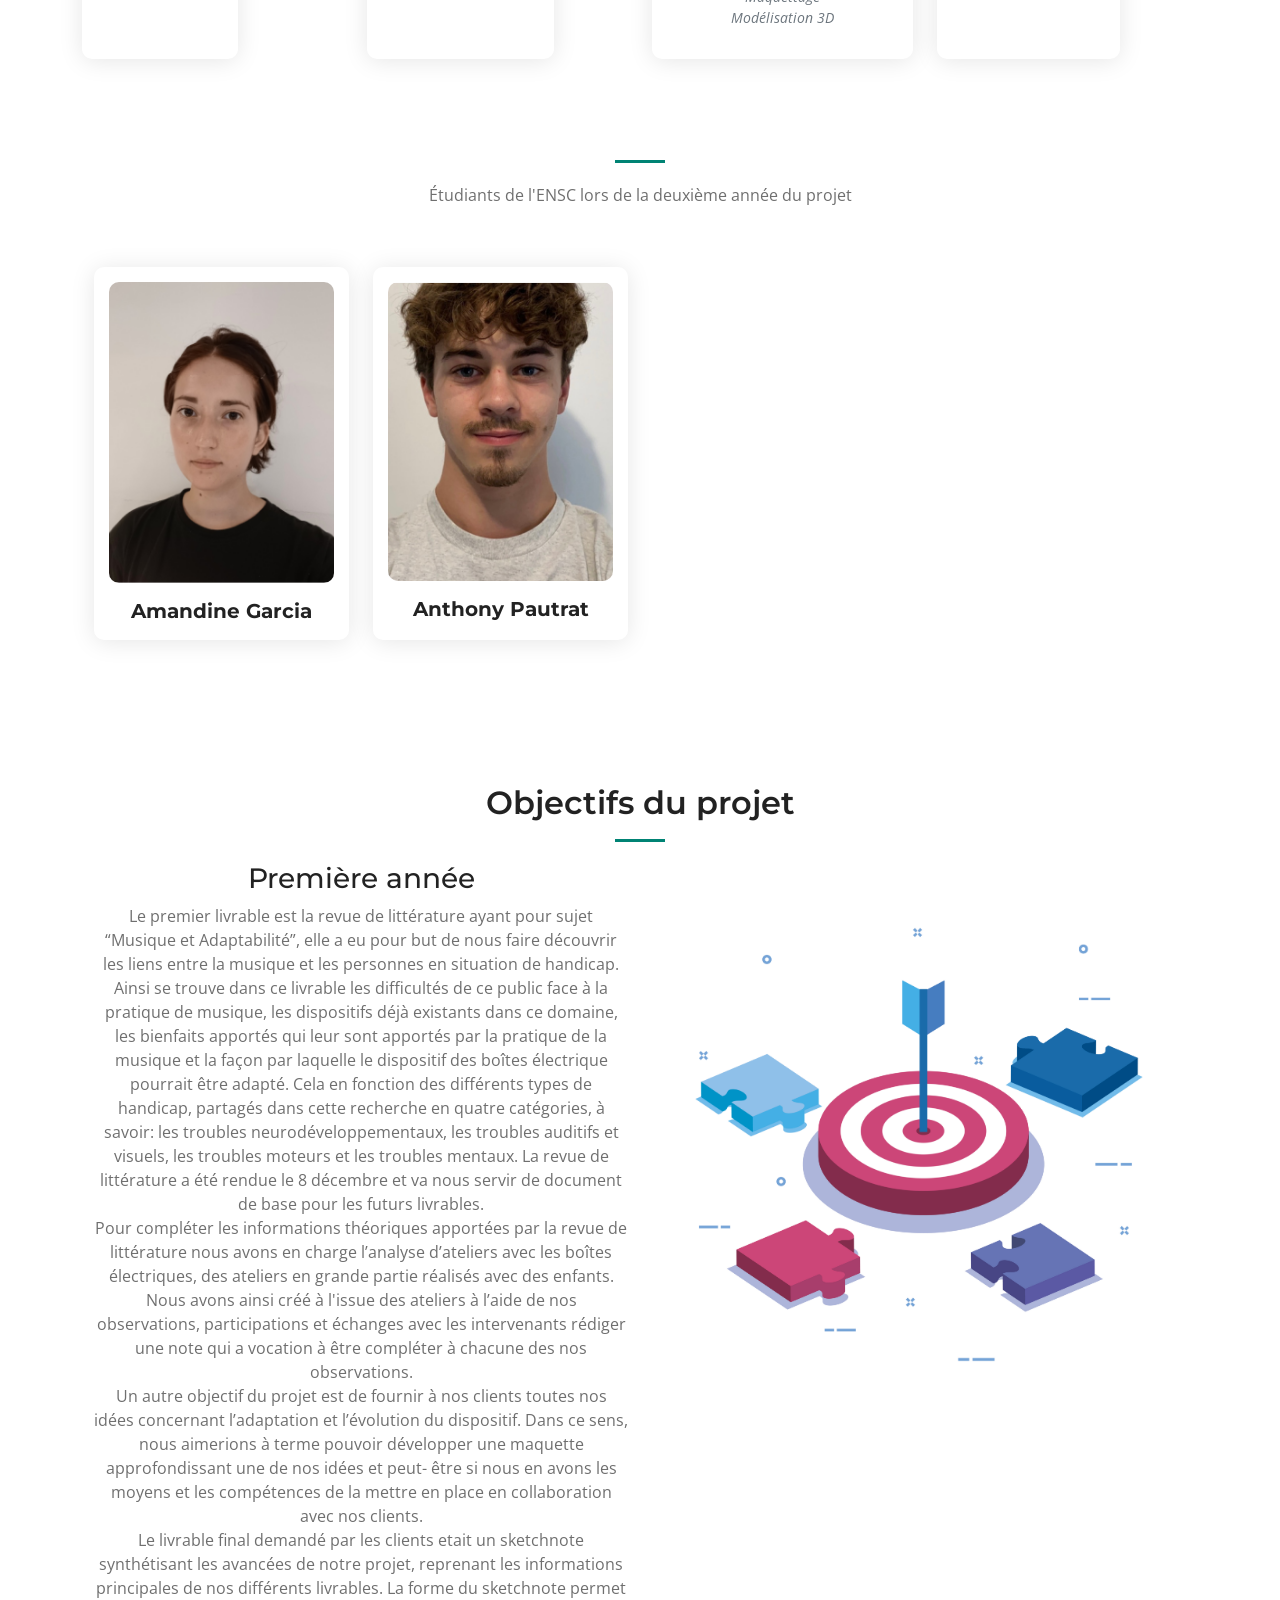
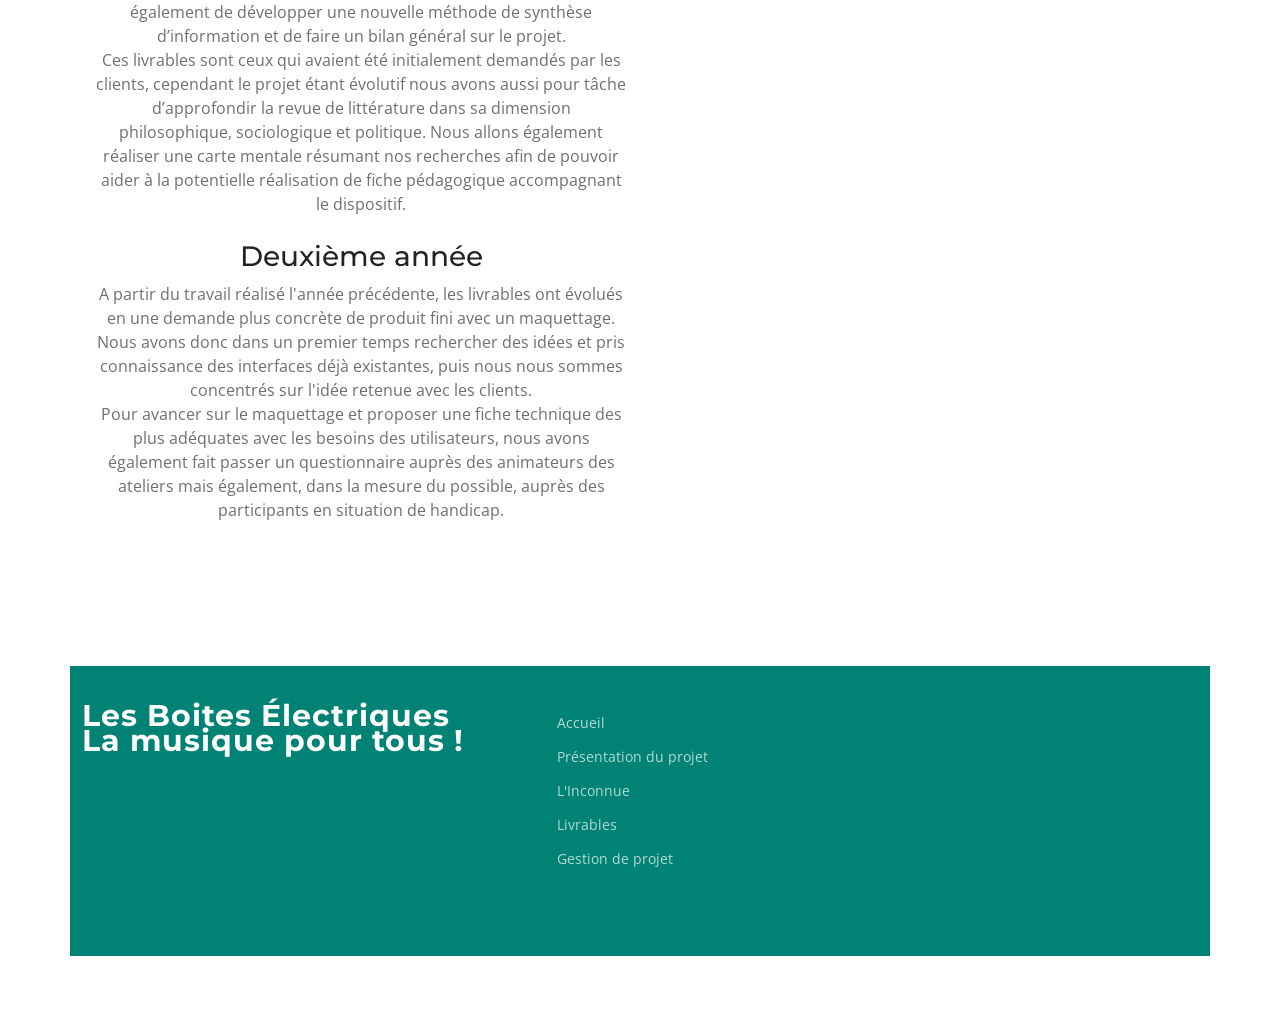
==== commit 71706c41: "livrabes" ====
--- a/index.html
+++ b/index.html
@@ -180,6 +180,7 @@
           <div class="row">
             <h2>Objectifs du projet</h2>
             <div class="col-md-6">
+              <h3>Première année</h3>
               <p>Le premier livrable est la revue de littérature ayant pour sujet “Musique et Adaptabilité”, elle a eu
                 pour
                 but de nous faire découvrir les liens entre la musique et les personnes en situation de handicap. Ainsi
@@ -209,18 +210,24 @@
                 mettre
                 en place en collaboration avec nos clients.
 
-                <br>Le livrable final demandé par les clients est un sketchnote synthétisant les avancées de notre
+                <br>Le livrable final demandé par les clients etait un sketchnote synthétisant les avancées de notre
                 projet,
                 reprenant les informations principales de nos différents livrables. La forme du sketchnote permet
                 également
                 de développer une nouvelle méthode de synthèse d’information et de faire un bilan général sur le projet.
 
-                <br>Ces livrables sont ceux qui ont été initialement demandés par les clients, cependant le projet étant
+                <br>Ces livrables sont ceux qui avaient été initialement demandés par les clients, cependant le projet étant
                 évolutif nous avons aussi pour tâche d’approfondir la revue de littérature dans sa dimension
                 philosophique,
                 sociologique et politique. Nous allons également réaliser une carte mentale résumant nos recherches afin
                 de
                 pouvoir aider à la potentielle réalisation de fiche pédagogique accompagnant le dispositif.
+              </p>
+              <br>
+              <h3>Deuxième année</h3>
+              <p>
+                A partir du travail réalisé l'année précédente, les livrables ont évolués en une demande plus concrète de produit fini avec un maquettage. Nous avons donc dans un premier temps rechercher des idées et pris connaissance des interfaces déjà existantes, puis nous nous sommes concentrés sur l'idée retenue avec les clients.
+                <br>Pour avancer sur le maquettage et proposer une fiche technique des plus adéquates avec les besoins des utilisateurs, nous avons également fait passer un questionnaire auprès des animateurs des ateliers mais également, dans la mesure du possible, auprès des participants en situation de handicap.
               </p>
             </div>
             <div class="col-md-6">
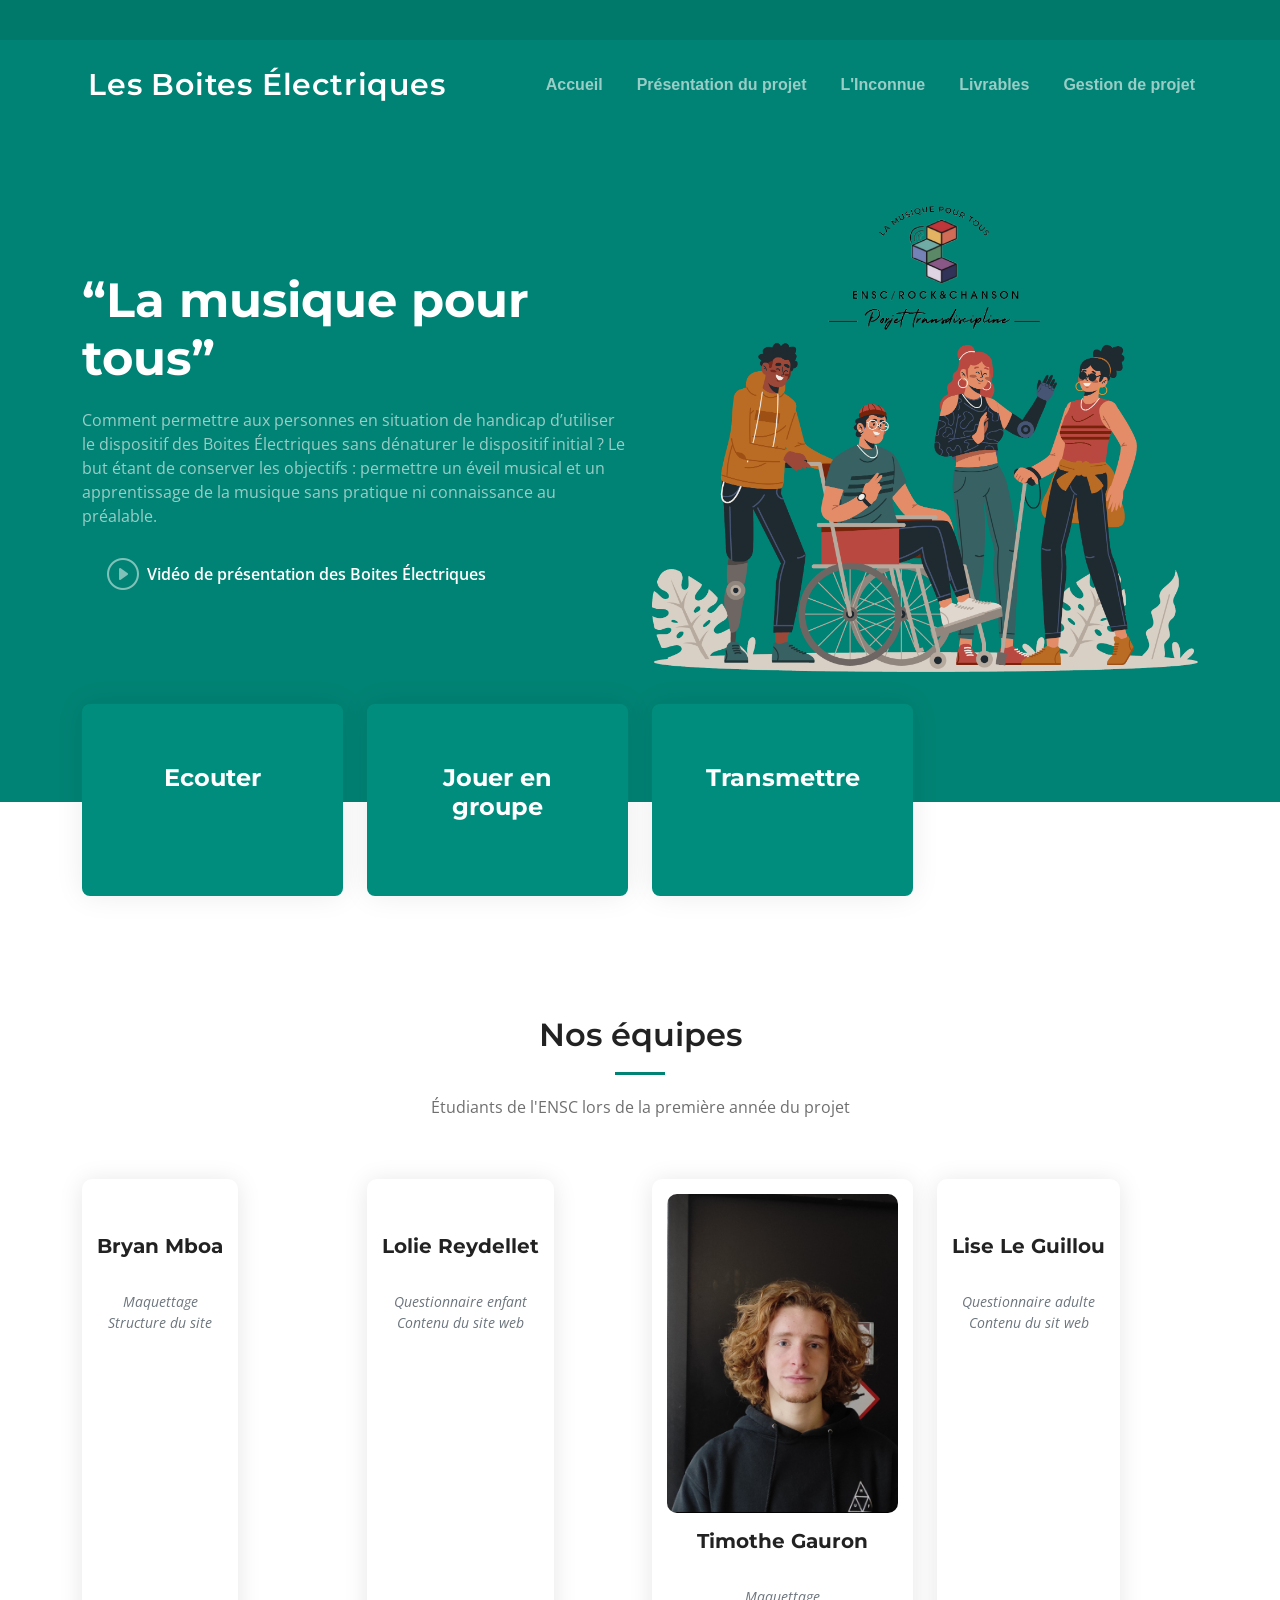
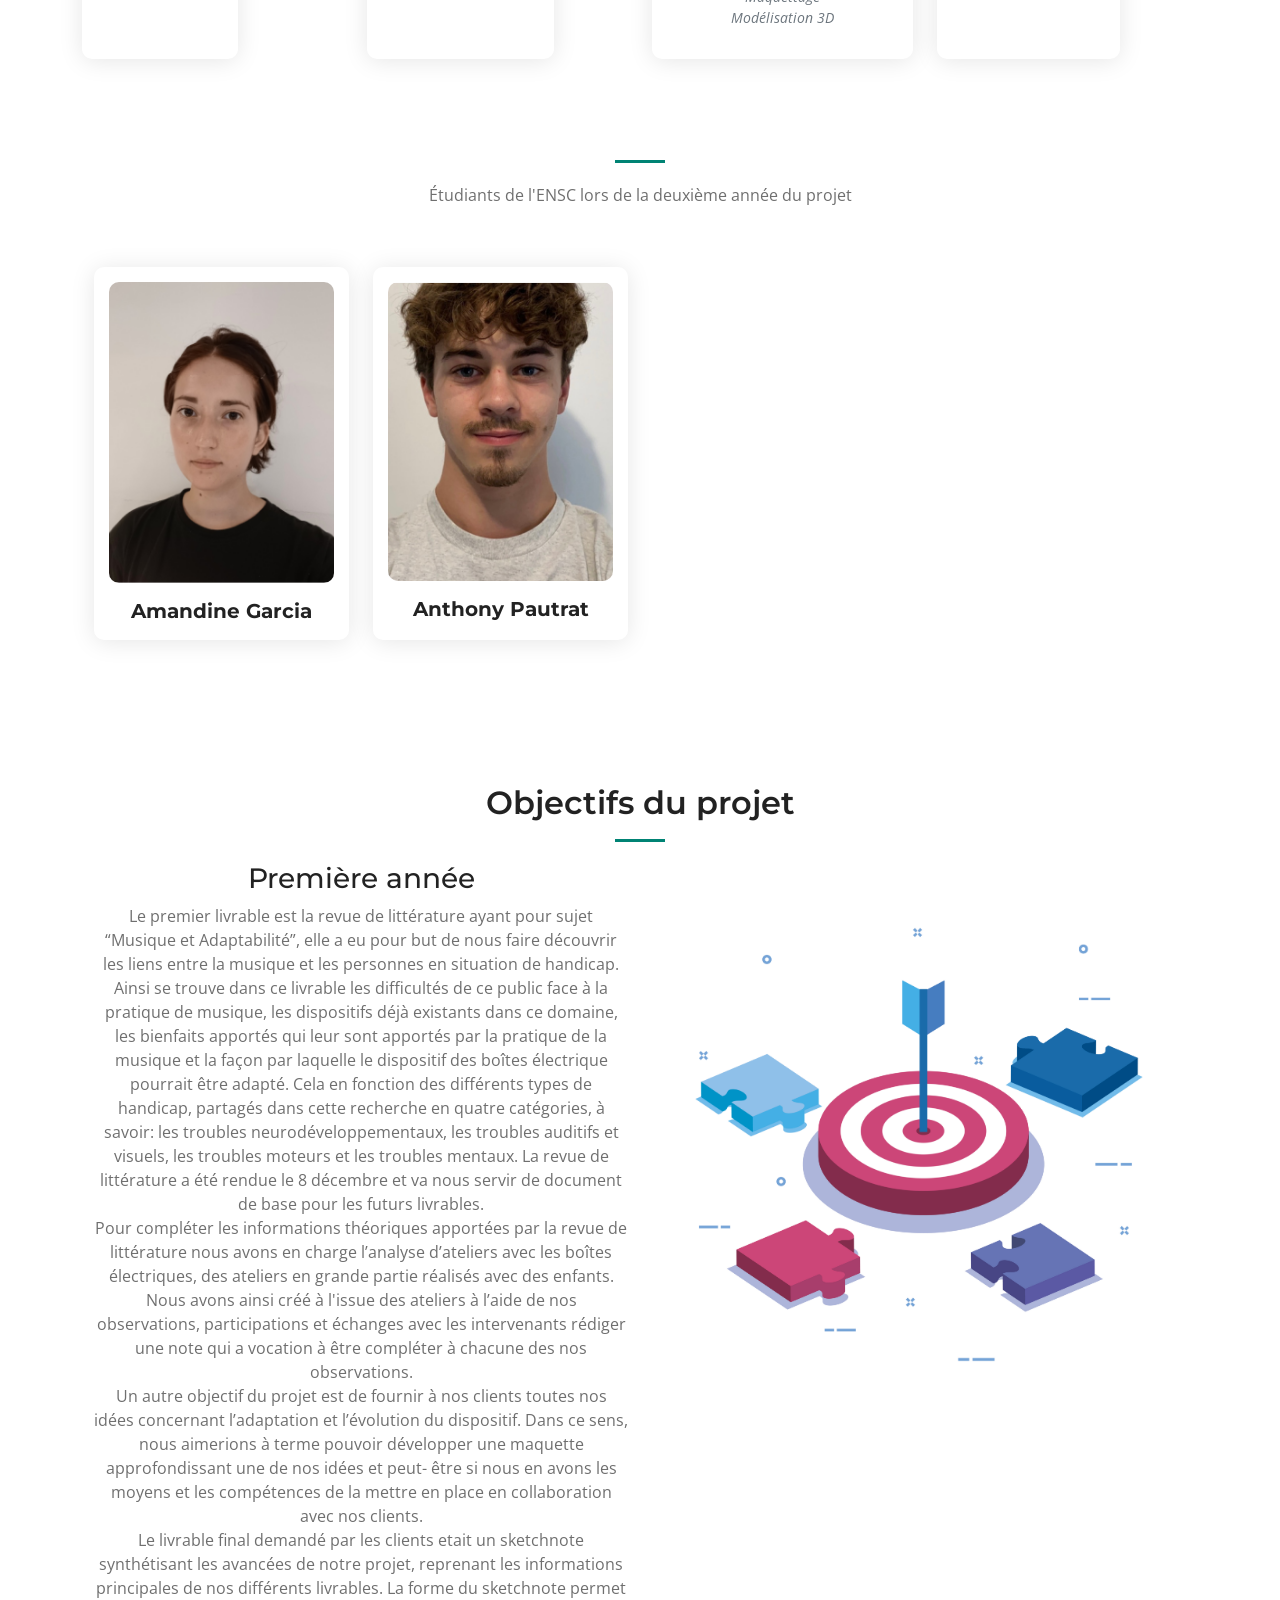
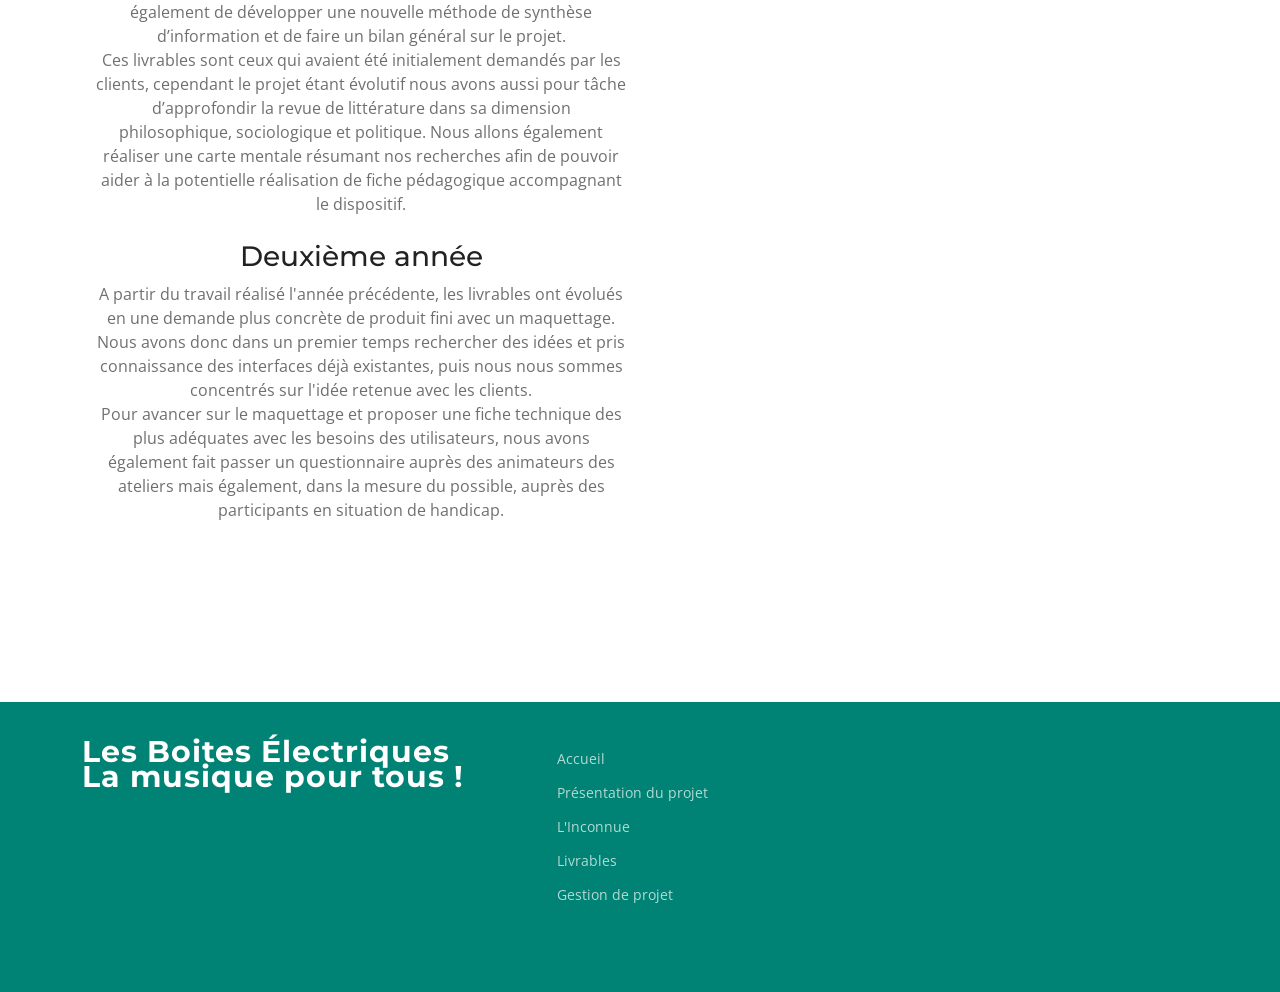
==== commit d5c86cb4: "fin ?" ====
--- a/index.html
+++ b/index.html
@@ -240,50 +240,54 @@
           </div>
         </div>
       </div>
+    </div>
     </section><!--Fin  Section objectif projet-->
-    <!-- ======= Footer ======= -->
-    <footer id="footer" class="footer">
+
+     <!-- ======= Footer ======= -->
+     <footer id="footer" class="footer">
 
       <div class="container">
-        <div class="row gy-4">
-          <div class="col-lg-5 col-md-12 footer-info">
-            <a href="index.html" class="logo d-flex align-items-center">
-              <span>Les Boites Électriques</span>
-            </a>
-            <a href="index.html" class="logo d-flex align-items-center">
-              <span>La musique pour tous !</span>
-            </a>
-          </div>
-          <div class="col-lg-2 col-6 footer-links">
-            <ul>
-              <li><a href="index.html">Accueil</a></li>
-              <li><a href="avanceeProjet.html">Présentation du projet</a></li>
-              <li><a href="rocketchanson.html">L'Inconnue</a></li>
-              <li><a href="livrable.html">Livrables</a></li>
-              <li><a href="gestionProjet.html">Gestion de projet</a></li>
-            </ul>
-          </div>
-        </div>
-      </div>
-
-    </footer><!--Fin Footer -->
-
-    <!--Fin Footer -->
-    <a href="#" class="scroll-top d-flex align-items-center justify-content-center"><i
-        class="bi bi-arrow-up-short"></i></a>
-    <div id="preloader"></div>
-
-    <!-- Fichier JS  -->
-    <script src="assets/vendor/bootstrap/js/bootstrap.bundle.min.js"></script>
-    <script src="assets/vendor/aos/aos.js"></script>
-    <script src="assets/vendor/glightbox/js/glightbox.min.js"></script>
-    <script src="assets/vendor/purecounter/purecounter_vanilla.js"></script>
-    <script src="assets/vendor/swiper/swiper-bundle.min.js"></script>
-    <script src="assets/vendor/isotope-layout/isotope.pkgd.min.js"></script>
-    <script src="assets/vendor/php-email-form/validate.js"></script>
-
-    <!--  Principal fichier JS -->
-    <script src="assets/js/main.js"></script>
+          <div class="row gy-4">
+              <div class="col-lg-5 col-md-12 footer-info">
+                  <a href="index.html" class="logo d-flex align-items-center">
+                      <span>Les Boites Électriques</span>
+                    </a>
+                    <a href="index.html" class="logo d-flex align-items-center">
+                      <span>La musique pour tous !</span>
+                    </a>
+              </div>
+              <div class="col-lg-2 col-6 footer-links">
+                  <ul>
+                      <li><a href="index.html">Accueil</a></li>
+                      <li><a href="avanceeProjet.html">Présentation du projet</a></li>
+                      <li><a href="rocketchanson.html">L'Inconnue</a></li>
+                      <li><a href="livrable.html">Livrables</a></li>
+                      <li><a href="gestionProjet.html">Gestion de projet</a></li>
+                  </ul>
+              </div>
+          </div>
+      </div>
+
+  </footer><!--Fin Footer -->
+
+  <!--Fin Footer -->
+
+  <a href="#" class="scroll-top d-flex align-items-center justify-content-center"><i
+          class="bi bi-arrow-up-short"></i></a>
+
+  <div id="preloader"></div>
+
+  <!--JS -->
+  <script src="assets/vendor/bootstrap/js/bootstrap.bundle.min.js"></script>
+  <script src="assets/vendor/aos/aos.js"></script>
+  <script src="assets/vendor/glightbox/js/glightbox.min.js"></script>
+  <script src="assets/vendor/purecounter/purecounter_vanilla.js"></script>
+  <script src="assets/vendor/swiper/swiper-bundle.min.js"></script>
+  <script src="assets/vendor/isotope-layout/isotope.pkgd.min.js"></script>
+  <script src="assets/vendor/php-email-form/validate.js"></script>
+
+  <!-- JS  -->
+  <script src="assets/js/main.js"></script>
 
 </body>
 
